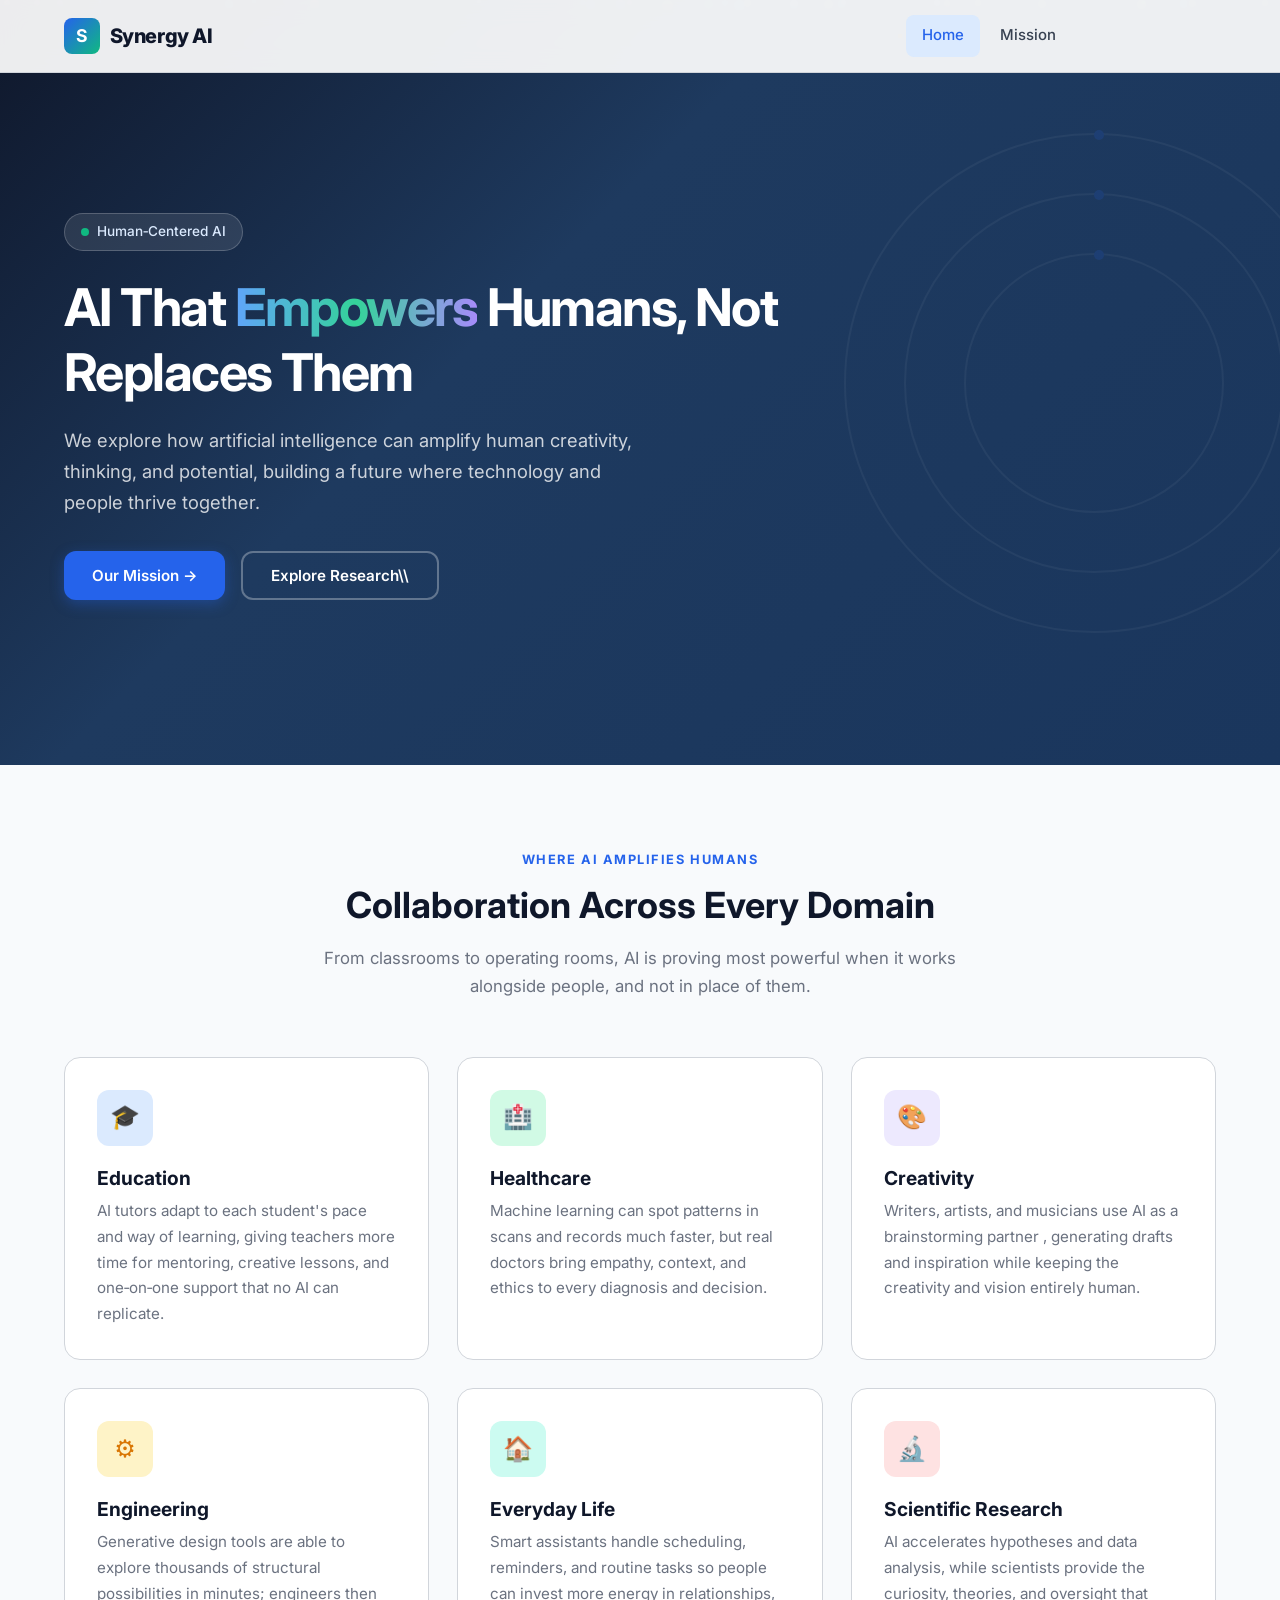
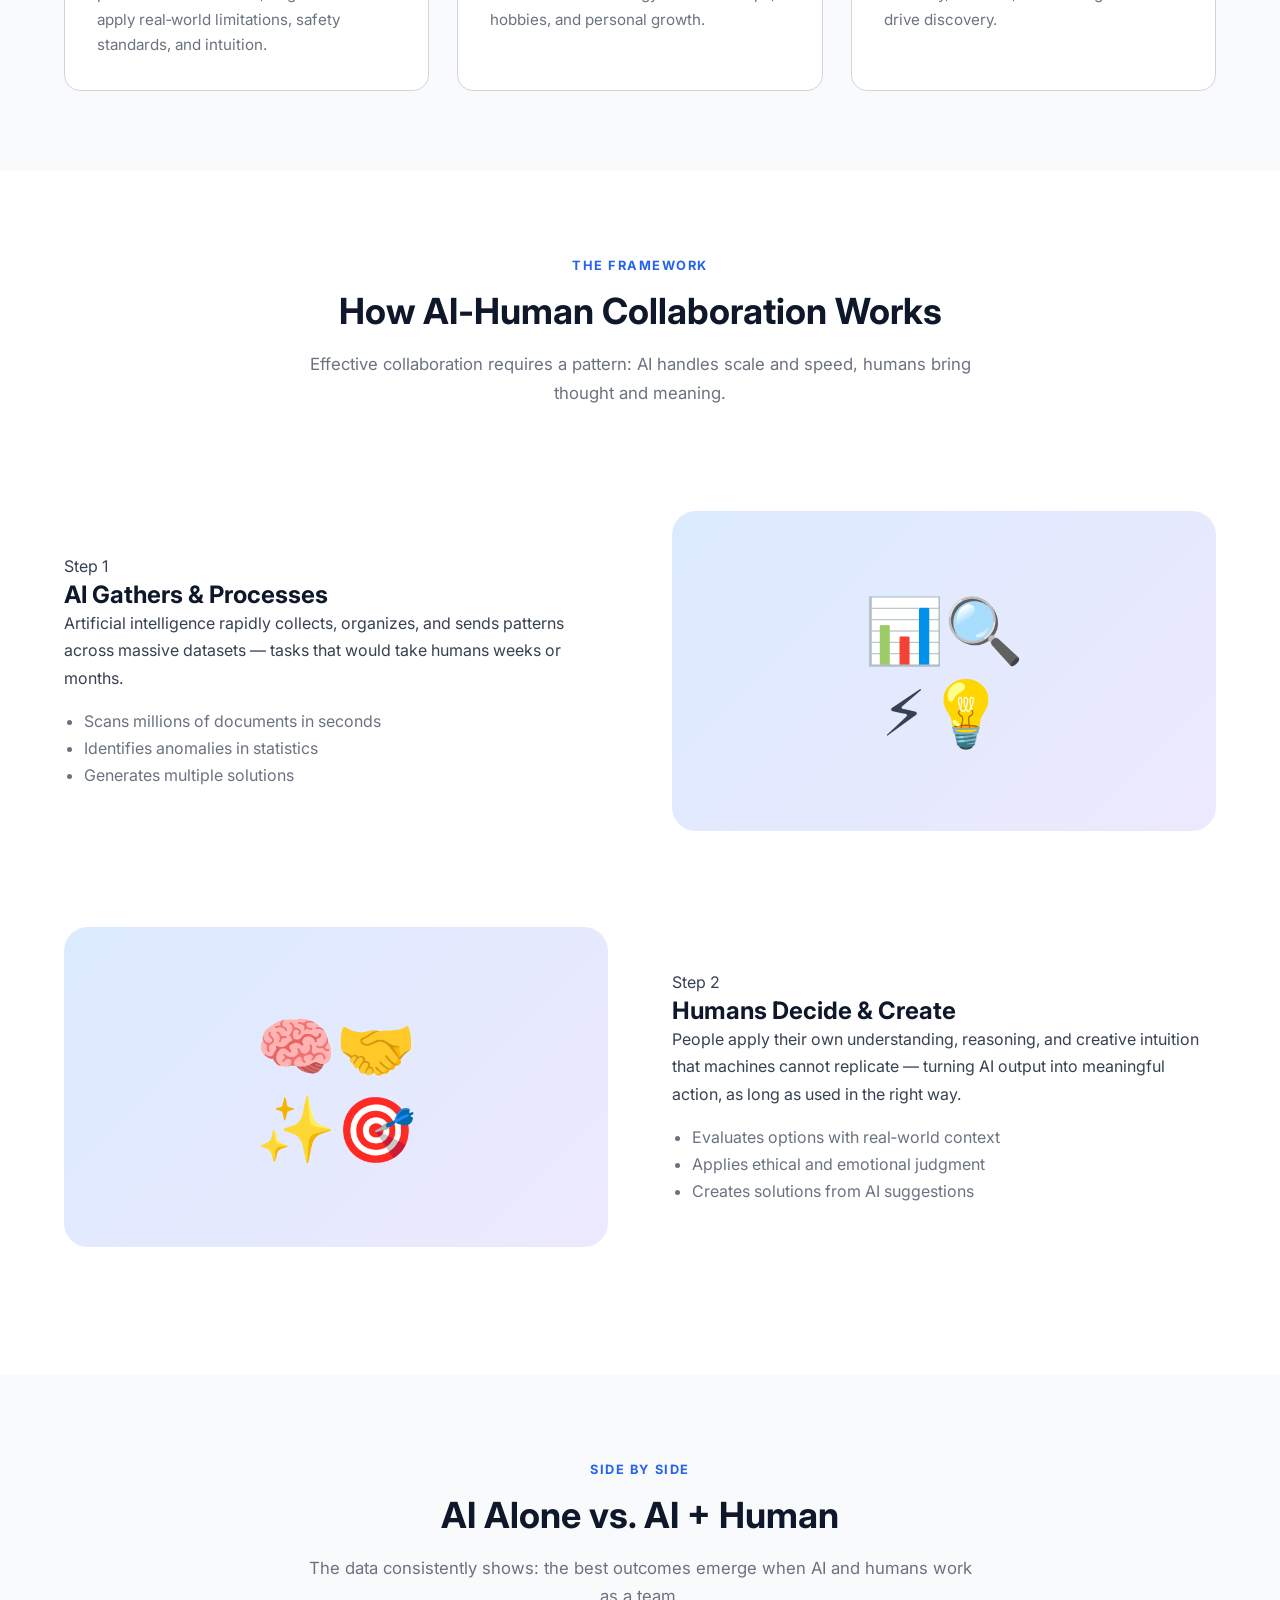
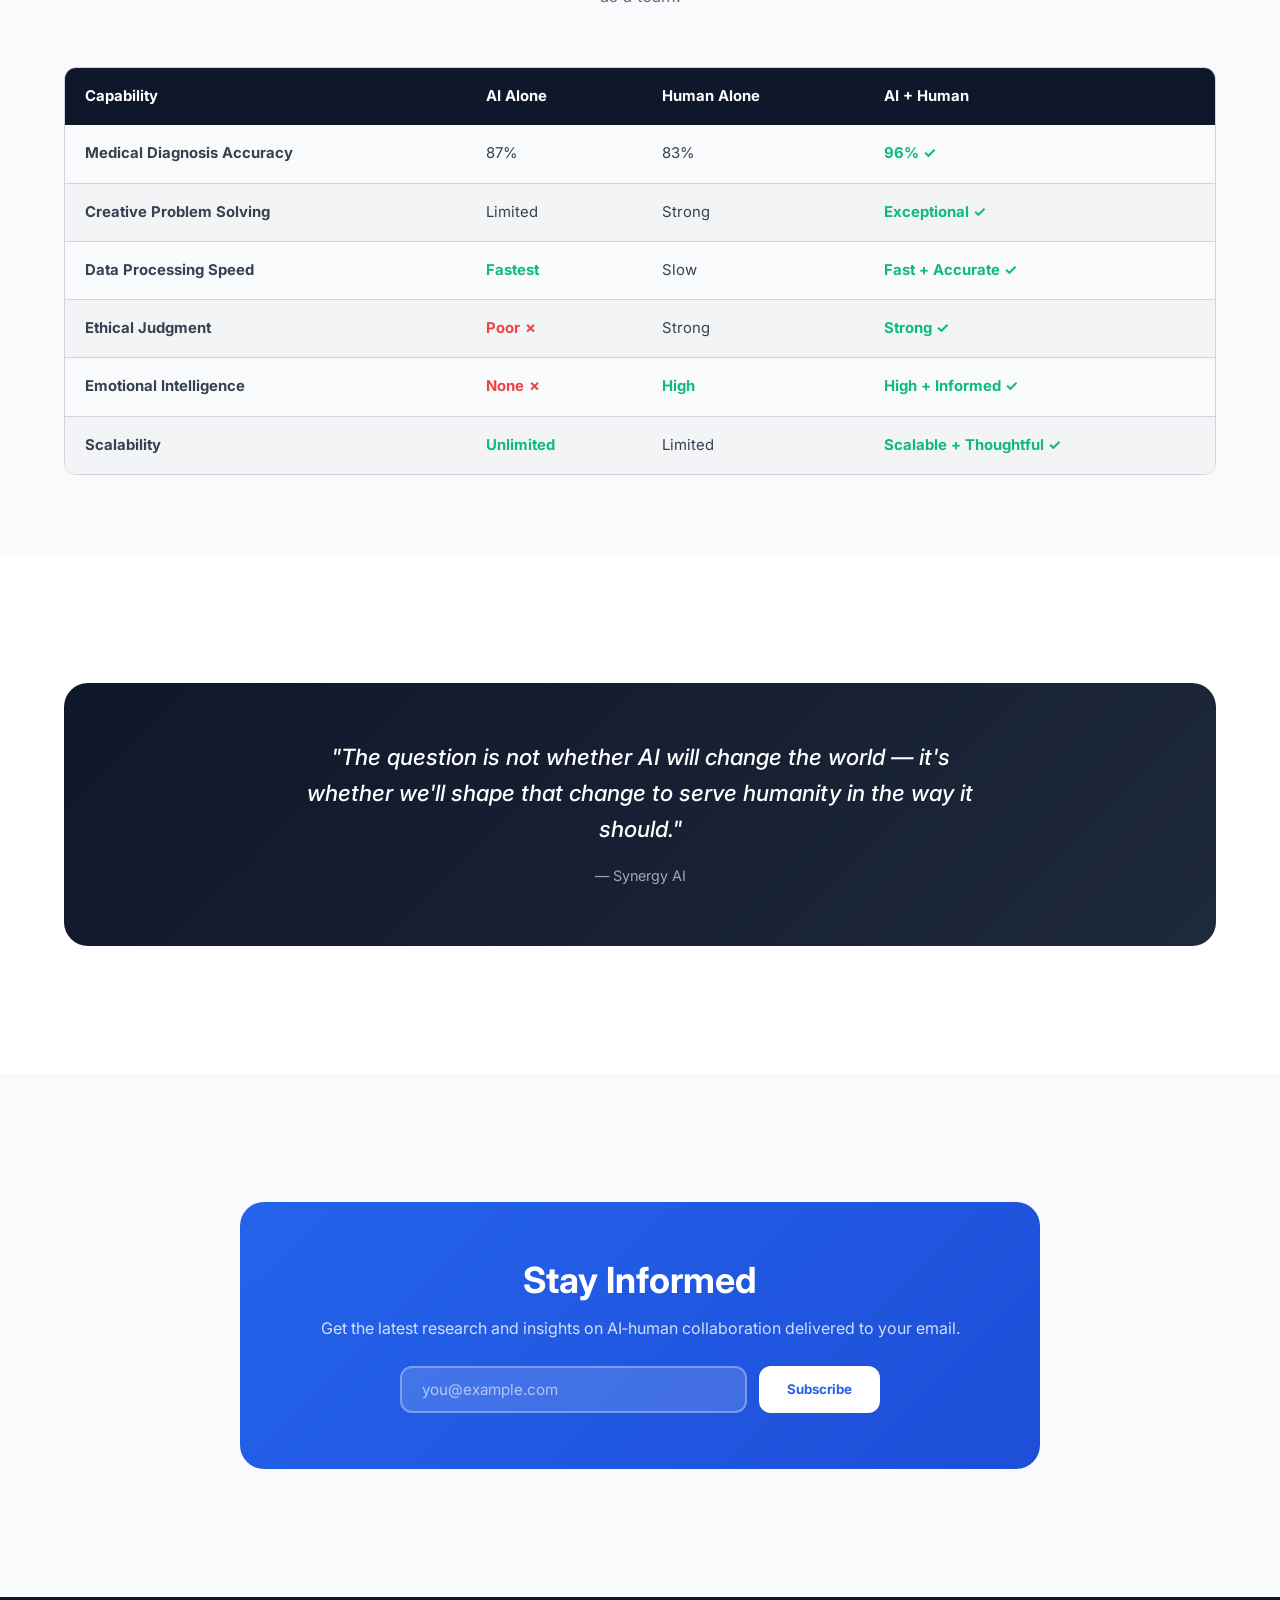
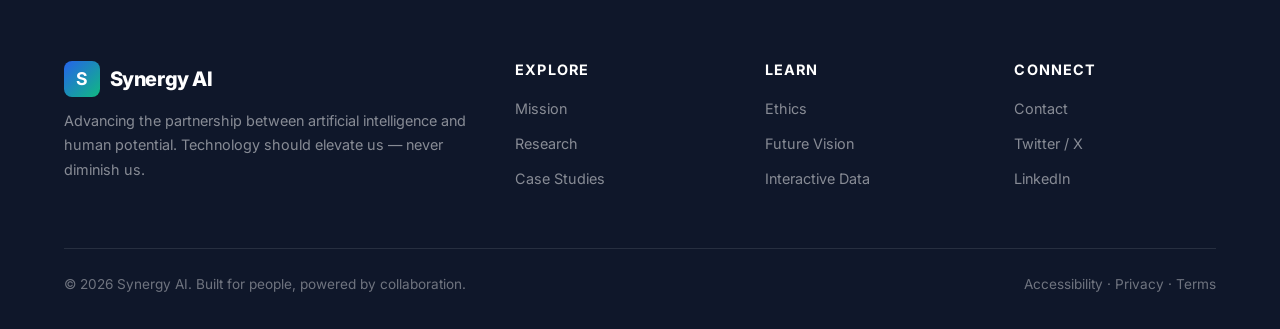
==== index.html @ cef678c0 "Add files via upload" ====
<!DOCTYPE html>
<html lang="en">
<head>
  <meta charset="UTF-8">
  <meta name="viewport" content="width=device-width, initial-scale=1.0">
  <meta name="description" content="Exploring how artificial intelligence can augment human abilities — not replace them. Discover research, case studies, and ethical frameworks for AI‑human collaboration.">
  <title>Synergy AI — AI‑Human Collaboration</title>
  <link rel="preconnect" href="https://fonts.googleapis.com">
  <link rel="preconnect" href="https://fonts.gstatic.com" crossorigin>
  <link href="https://fonts.googleapis.com/css2?family=Inter:wght@400;500;600;700;800;900&display=swap" rel="stylesheet">
  <link rel="stylesheet" href="styles.css">
</head>
<body>

  <a href="#main" class="skip-link">Skip to main content</a>

  <!-- ===== HEADER ===== -->
  <header class="site-header" role="banner">
    <div class="nav-wrapper">
      <a href="index.html" class="logo" aria-label="Synergy AI Home">
        <span class="logo-icon" aria-hidden="true">S</span>
        <span>Synergy AI</span>
      </a>
      <nav aria-label="Main navigation">
        <button class="nav-toggle" aria-label="Open menu" aria-expanded="false">
          <svg viewBox="0 0 24 24" fill="none" stroke="currentColor" stroke-width="2" stroke-linecap="round"><line x1="3" y1="6" x2="21" y2="6"/><line x1="3" y1="12" x2="21" y2="12"/><line x1="3" y1="18" x2="21" y2="18"/></svg>
        </button>
        <ul class="nav-links" role="menubar">
          <button class="nav-close" aria-label="Close menu">
            <svg viewBox="0 0 24 24" fill="none" stroke="currentColor" stroke-width="2" stroke-linecap="round"><line x1="18" y1="6" x2="6" y2="18"/><line x1="6" y1="6" x2="18" y2="18"/></svg>
          </button>
          <li role="none"><a href="index.html" role="menuitem" class="active">Home</a></li>
          <li role="none"><a href="mission.html" role="menuitem">Mission</a></li>
          <li role="none"><a href="research.html" role="menuitem"></a></li>
          <li role="none"><a href="case-studies.html" role="menuitem"></a></li>
          <li role="none"><a href="ethics.html" role="menuitem"></a></li>
          <li role="none"><a href="future.html" role="menuitem"></a></li>
        </ul>
      </nav>
    </div>
  </header>

  <!-- ===== HERO ===== -->
  <section class="hero hero-home" aria-labelledby="hero-heading">
    <div class="hero-particles" aria-hidden="true"></div>
    <div class="hero-visual" aria-hidden="true">
      <div class="hero-ring"><div class="hero-ring-dot"></div></div>
      <div class="hero-ring"><div class="hero-ring-dot"></div></div>
      <div class="hero-ring"><div class="hero-ring-dot"></div></div>
    </div>
    <div class="container">
      <div class="hero-content">
        <div class="hero-badge"><span class="dot" aria-hidden="true"></span> Human‑Centered AI</div>
        <h1 id="hero-heading">AI That <span class="gradient-text">Empowers</span> Humans, Not Replaces Them</h1>
        <p>We explore how artificial intelligence can amplify human creativity, thinking, and potential, building a future where technology and people thrive together.</p>
        <div class="hero-actions">
          <a href="mission.html" class="btn btn-primary">Our Mission →</a>
          <a href="research.html" class="btn btn-outline">Explore Research\\</a>
        </div>
      </div>
    </div>
  </section>

  <!-- ===== MAIN ===== -->
  <main id="main">

    <!-- 

    <!-- Domains -->
    <section class="section" aria-labelledby="domains-heading">
      <div class="container">
        <div class="section-header reveal">
          <span class="overline">Where AI Amplifies Humans</span>
          <h2 id="domains-heading">Collaboration Across Every Domain</h2>
          <p>From classrooms to operating rooms, AI is proving most powerful when it works alongside people, and not in place of them.</p>
        </div>

        <div class="card-grid">
          <article class="card reveal" aria-labelledby="card-edu">
            <div class="card-icon blue" aria-hidden="true">🎓</div>
            <h3 id="card-edu">Education</h3>
            <p>AI tutors adapt to each student's pace and way of learning, giving teachers more time for mentoring, creative lessons, and one‑on‑one support that no AI can replicate.</p>
          </article>

          <article class="card reveal" aria-labelledby="card-health">
            <div class="card-icon green" aria-hidden="true">🏥</div>
            <h3 id="card-health">Healthcare</h3>
            <p>Machine learning can spot patterns in scans and records much faster, but real doctors bring empathy, context, and ethics to every diagnosis and decision.</p>
          </article>

          <article class="card reveal" aria-labelledby="card-create">
            <div class="card-icon purple" aria-hidden="true">🎨</div>
            <h3 id="card-create">Creativity</h3>
            <p>Writers, artists, and musicians use AI as a brainstorming partner , generating drafts and inspiration while keeping the creativity and vision entirely human.</p>
          </article>

          <article class="card reveal" aria-labelledby="card-eng">
            <div class="card-icon amber" aria-hidden="true">⚙️</div>
            <h3 id="card-eng">Engineering</h3>
            <p>Generative design tools are able to explore thousands of structural possibilities in minutes; engineers then apply real‑world limitations, safety standards, and intuition.</p>
          </article>

          <article class="card reveal" aria-labelledby="card-daily">
            <div class="card-icon teal" aria-hidden="true">🏠</div>
            <h3 id="card-daily">Everyday Life</h3>
            <p>Smart assistants handle scheduling, reminders, and routine tasks so people can invest more energy in relationships, hobbies, and personal growth.</p>
          </article>

          <article class="card reveal" aria-labelledby="card-science">
            <div class="card-icon red" aria-hidden="true">🔬</div>
            <h3 id="card-science">Scientific Research</h3>
            <p>AI accelerates hypotheses and data analysis, while scientists provide the curiosity, theories, and oversight that drive discovery.</p>
          </article>
        </div>
      </div>
    </section>

    <!-- How It Works -->
    <section class="section section-alt" aria-labelledby="how-heading">
      <div class="container">
        <div class="section-header reveal">
          <span class="overline">The Framework</span>
          <h2 id="how-heading">How AI‑Human Collaboration Works</h2>
          <p>Effective collaboration requires a pattern: AI handles scale and speed, humans bring thought and meaning.</p>
        </div>

        <div class="feature-split reveal">
          <div>
            <span class="overline">Step 1</span>
            <h3>AI Gathers &amp; Processes</h3>
            <p>Artificial intelligence rapidly collects, organizes, and sends patterns across massive datasets — tasks that would take humans weeks or months.</p>
            <ul style="margin-top:1rem; padding-left:1.25rem; color:var(--clr-gray-500);">
              <li>Scans millions of documents in seconds</li>
              <li>Identifies anomalies in statistics</li>
              <li>Generates multiple solutions</li>
            </ul>
          </div>
          <div class="feature-visual" aria-hidden="true">
            <div class="feature-visual-inner">📊🔍<br>⚡💡</div>
          </div>
        </div>

        <div class="feature-split reverse reveal">
          <div>
            <span class="overline">Step 2</span>
            <h3>Humans Decide &amp; Create</h3>
            <p>People apply their own understanding, reasoning, and creative intuition that machines cannot replicate — turning AI output into meaningful action, as long as used in the right way.</p>
            <ul style="margin-top:1rem; padding-left:1.25rem; color:var(--clr-gray-500);">
              <li>Evaluates options with real‑world context</li>
              <li>Applies ethical and emotional judgment</li>
              <li>Creates solutions from AI suggestions</li>
            </ul>
          </div>
          <div class="feature-visual" aria-hidden="true">
            <div class="feature-visual-inner">🧠🤝<br>✨🎯</div>
          </div>
        </div>
      </div>
    </section>

    <!-- Comparison Table -->
    <section class="section" aria-labelledby="compare-heading">
      <div class="container">
        <div class="section-header reveal">
          <span class="overline">Side by Side</span>
          <h2 id="compare-heading">AI Alone vs. AI + Human</h2>
          <p>The data consistently shows: the best outcomes emerge when AI and humans work as a team.</p>
        </div>

        <div class="reveal" style="overflow-x:auto;">
          <table class="comparison-table" aria-label="Comparison of AI alone versus AI with human collaboration">
            <thead>
              <tr>
                <th scope="col">Capability</th>
                <th scope="col">AI Alone</th>
                <th scope="col">Human Alone</th>
                <th scope="col">AI + Human</th>
              </tr>
            </thead>
            <tbody>
              <tr>
                <td><strong>Medical Diagnosis Accuracy</strong></td>
                <td>87%</td>
                <td>83%</td>
                <td><span class="check">96% ✓</span></td>
              </tr>
              <tr>
                <td><strong>Creative Problem Solving</strong></td>
                <td>Limited</td>
                <td>Strong</td>
                <td><span class="check">Exceptional ✓</span></td>
              </tr>
              <tr>
                <td><strong>Data Processing Speed</strong></td>
                <td><span class="check">Fastest</span></td>
                <td>Slow</td>
                <td><span class="check">Fast + Accurate ✓</span></td>
              </tr>
              <tr>
                <td><strong>Ethical Judgment</strong></td>
                <td><span class="cross">Poor ✗</span></td>
                <td>Strong</td>
                <td><span class="check">Strong ✓</span></td>
              </tr>
              <tr>
                <td><strong>Emotional Intelligence</strong></td>
                <td><span class="cross">None ✗</span></td>
                <td><span class="check">High</span></td>
                <td><span class="check">High + Informed ✓</span></td>
              </tr>
              <tr>
                <td><strong>Scalability</strong></td>
                <td><span class="check">Unlimited</span></td>
                <td>Limited</td>
                <td><span class="check">Scalable + Thoughtful ✓</span></td>
              </tr>
            </tbody>
          </table>
        </div>
      </div>
    </section>

    <!-- Quote -->
    <section class="section section-alt" aria-label="Featured quote">
      <div class="container">
        <div class="callout reveal">
          <blockquote>"The question is not whether AI will change the world — it's whether we'll shape that change to serve humanity in the way it should."</blockquote>
          <cite>— Synergy AI</cite>
        </div>
      </div>
    </section>

    <!-- CTA -->
    <section class="section" aria-labelledby="cta-heading">
      <div class="container">
        <div class="newsletter reveal">
          <h2 id="cta-heading">Stay Informed</h2>
          <p>Get the latest research and insights on AI‑human collaboration delivered to your email.</p>
          <form class="newsletter-form" aria-label="Newsletter signup">
            <label for="nl-email" class="sr-only">Email address</label>
            <input type="email" id="nl-email" placeholder="you@example.com" required>
            <button type="submit">Subscribe</button>
          </form>
        </div>
      </div>
    </section>

  </main>

  <!-- ===== FOOTER ===== -->
  <footer class="site-footer" role="contentinfo">
    <div class="container">
      <div class="footer-grid">
        <div class="footer-brand">
          <a href="index.html" class="logo" style="color:#fff;">
            <span class="logo-icon" aria-hidden="true">S</span>
            <span>Synergy AI</span>
          </a>
          <p>Advancing the partnership between artificial intelligence and human potential. Technology should elevate us — never diminish us.</p>
        </div>
        <div class="footer-col">
          <h4>Explore</h4>
          <ul>
            <li><a href="mission.html">Mission</a></li>
            <li><a href="research.html">Research</a></li>
            <li><a href="case-studies.html">Case Studies</a></li>
          </ul>
        </div>
        <div class="footer-col">
          <h4>Learn</h4>
          <ul>
            <li><a href="ethics.html">Ethics</a></li>
            <li><a href="future.html">Future Vision</a></li>
            <li><a href="research.html#interactive">Interactive Data</a></li>
          </ul>
        </div>
        <div class="footer-col">
          <h4>Connect</h4>
          <ul>
            <li><a href="#" aria-label="Contact us">Contact</a></li>
            <li><a href="#" aria-label="Twitter">Twitter / X</a></li>
            <li><a href="#" aria-label="LinkedIn">LinkedIn</a></li>
          </ul>
        </div>
      </div>
      <div class="footer-bottom">
        <span>&copy; 2026 Synergy AI. Built for people, powered by collaboration.</span>
        <span>Accessibility · Privacy · Terms</span>
      </div>
    </div>
  </footer>

  <script src="script.js"></script>
</body>
</html>
---- styles.css ----
/* ============================================
   AI‑Human Collaboration — Global Stylesheet
   ============================================ */

/* --- CSS Custom Properties --- */
:root {
  --clr-primary: #2563eb;
  --clr-primary-dark: #1d4ed8;
  --clr-primary-light: #dbeafe;
  --clr-secondary: #10b981;
  --clr-secondary-dark: #059669;
  --clr-accent: #f59e0b;
  --clr-accent-light: #fef3c7;
  --clr-dark: #0f172a;
  --clr-dark-mid: #1e293b;
  --clr-gray-900: #111827;
  --clr-gray-700: #374151;
  --clr-gray-500: #6b7280;
  --clr-gray-300: #d1d5db;
  --clr-gray-100: #f3f4f6;
  --clr-white: #ffffff;
  --clr-bg: #f8fafc;
  --clr-danger: #ef4444;
  --clr-purple: #8b5cf6;
  --clr-teal: #14b8a6;
  --font-display: 'Inter', system-ui, -apple-system, sans-serif;
  --font-body: 'Inter', system-ui, -apple-system, sans-serif;
  --font-mono: 'Fira Code', 'Cascadia Code', monospace;
  --shadow-sm: 0 1px 2px rgba(0,0,0,.05);
  --shadow-md: 0 4px 6px -1px rgba(0,0,0,.07), 0 2px 4px -2px rgba(0,0,0,.05);
  --shadow-lg: 0 10px 15px -3px rgba(0,0,0,.08), 0 4px 6px -4px rgba(0,0,0,.04);
  --shadow-xl: 0 20px 25px -5px rgba(0,0,0,.1), 0 8px 10px -6px rgba(0,0,0,.05);
  --radius-sm: .375rem;
  --radius-md: .5rem;
  --radius-lg: .75rem;
  --radius-xl: 1rem;
  --radius-2xl: 1.5rem;
  --transition: .3s cubic-bezier(.4,0,.2,1);
  --max-w: 1200px;
}

/* --- Reset & Base --- */
*, *::before, *::after { box-sizing: border-box; margin: 0; padding: 0; }

html {
  scroll-behavior: smooth;
  font-size: 16px;
  -webkit-text-size-adjust: 100%;
}

body {
  font-family: var(--font-body);
  color: var(--clr-gray-700);
  background: var(--clr-bg);
  line-height: 1.7;
  overflow-x: hidden;
  -webkit-font-smoothing: antialiased;
}

img, svg { display: block; max-width: 100%; height: auto; }

a {
  color: var(--clr-primary);
  text-decoration: none;
  transition: color var(--transition);
}
a:hover { color: var(--clr-primary-dark); }

h1, h2, h3, h4, h5, h6 {
  font-family: var(--font-display);
  color: var(--clr-dark);
  line-height: 1.25;
  font-weight: 700;
}

h1 { font-size: clamp(2rem, 5vw, 3.25rem); }
h2 { font-size: clamp(1.5rem, 4vw, 2.25rem); }
h3 { font-size: clamp(1.2rem, 3vw, 1.5rem); }

p + p { margin-top: 1rem; }

/* --- Accessibility --- */
.skip-link {
  position: absolute;
  top: -100%;
  left: 1rem;
  background: var(--clr-primary);
  color: var(--clr-white);
  padding: .75rem 1.5rem;
  border-radius: var(--radius-md);
  z-index: 10000;
  font-weight: 600;
  transition: top var(--transition);
}
.skip-link:focus {
  top: 1rem;
}

*:focus-visible {
  outline: 3px solid var(--clr-primary);
  outline-offset: 2px;
  border-radius: 2px;
}

.sr-only {
  position: absolute; width: 1px; height: 1px;
  padding: 0; margin: -1px; overflow: hidden;
  clip: rect(0,0,0,0); white-space: nowrap; border: 0;
}

/* --- Container --- */
.container {
  width: 100%;
  max-width: var(--max-w);
  margin: 0 auto;
  padding: 0 1.5rem;
}

/* --- Header & Nav --- */
.site-header {
  position: fixed;
  top: 0; left: 0; right: 0;
  background: rgba(255,255,255,.92);
  backdrop-filter: blur(12px);
  -webkit-backdrop-filter: blur(12px);
  border-bottom: 1px solid var(--clr-gray-300);
  z-index: 1000;
  transition: box-shadow var(--transition);
}
.site-header.scrolled {
  box-shadow: var(--shadow-md);
}

.nav-wrapper {
  display: flex;
  align-items: center;
  justify-content: space-between;
  height: 72px;
  max-width: var(--max-w);
  margin: 0 auto;
  padding: 0 1.5rem;
}

.logo {
  display: flex;
  align-items: center;
  gap: .6rem;
  font-weight: 800;
  font-size: 1.25rem;
  color: var(--clr-dark);
  text-decoration: none;
  letter-spacing: -.02em;
}
.logo .logo-icon {
  width: 36px; height: 36px;
  background: linear-gradient(135deg, var(--clr-primary), var(--clr-secondary));
  border-radius: var(--radius-md);
  display: flex; align-items: center; justify-content: center;
  color: var(--clr-white);
  font-size: 1.1rem;
  font-weight: 700;
}

.nav-links {
  display: flex;
  align-items: center;
  gap: .25rem;
  list-style: none;
}
.nav-links a {
  display: block;
  padding: .5rem 1rem;
  color: var(--clr-gray-700);
  font-weight: 500;
  font-size: .935rem;
  border-radius: var(--radius-md);
  transition: background var(--transition), color var(--transition);
}
.nav-links a:hover,
.nav-links a.active {
  background: var(--clr-primary-light);
  color: var(--clr-primary);
}

/* Mobile menu */
.nav-toggle {
  display: none;
  background: none;
  border: none;
  cursor: pointer;
  padding: .5rem;
  color: var(--clr-dark);
}
.nav-toggle svg { width: 28px; height: 28px; }

@media (max-width: 900px) {
  .nav-toggle { display: flex; }
  .nav-links {
    position: fixed;
    inset: 0;
    background: var(--clr-white);
    flex-direction: column;
    align-items: center;
    justify-content: center;
    gap: .5rem;
    transform: translateX(100%);
    transition: transform .4s cubic-bezier(.4,0,.2,1);
    z-index: 999;
  }
  .nav-links.open { transform: translateX(0); }
  .nav-links a { font-size: 1.25rem; padding: .75rem 2rem; }
  .nav-close {
    position: absolute; top: 1.25rem; right: 1.25rem;
    background: none; border: none; cursor: pointer;
    color: var(--clr-dark); padding: .5rem;
  }
  .nav-close svg { width: 28px; height: 28px; }
}

/* --- Hero Sections --- */
.hero {
  position: relative;
  min-height: 85vh;
  display: flex;
  align-items: center;
  padding: 8rem 0 5rem;
  overflow: hidden;
}

.hero-home {
  background: linear-gradient(135deg, #0f172a 0%, #1e3a5f 40%, #1a365d 100%);
  color: var(--clr-white);
}

.hero-page {
  min-height: 50vh;
  background: linear-gradient(135deg, var(--clr-dark) 0%, var(--clr-dark-mid) 100%);
  color: var(--clr-white);
  padding: 8rem 0 3.5rem;
}

.hero-particles {
  position: absolute;
  inset: 0;
  overflow: hidden;
  pointer-events: none;
}
.hero-particles .particle {
  position: absolute;
  border-radius: 50%;
  opacity: .15;
  animation: float-particle linear infinite;
}
@keyframes float-particle {
  0% { transform: translateY(100vh) scale(0); opacity: 0; }
  10% { opacity: .15; }
  90% { opacity: .15; }
  100% { transform: translateY(-10vh) scale(1); opacity: 0; }
}

.hero-content {
  position: relative;
  z-index: 2;
  max-width: 720px;
}

.hero-badge {
  display: inline-flex;
  align-items: center;
  gap: .5rem;
  background: rgba(255,255,255,.1);
  border: 1px solid rgba(255,255,255,.2);
  padding: .4rem 1rem;
  border-radius: 100px;
  font-size: .85rem;
  font-weight: 500;
  margin-bottom: 1.5rem;
  color: var(--clr-primary-light);
}
.hero-badge .dot {
  width: 8px; height: 8px;
  background: var(--clr-secondary);
  border-radius: 50%;
  animation: pulse-dot 2s ease-in-out infinite;
}
@keyframes pulse-dot {
  0%, 100% { opacity: 1; transform: scale(1); }
  50% { opacity: .5; transform: scale(1.3); }
}

.hero h1 {
  color: var(--clr-white);
  margin-bottom: 1.25rem;
  letter-spacing: -.03em;
}
.hero h1 .gradient-text {
  background: linear-gradient(90deg, #60a5fa, #34d399, #a78bfa);
  -webkit-background-clip: text;
  -webkit-text-fill-color: transparent;
  background-clip: text;
}

.hero p {
  font-size: 1.15rem;
  color: rgba(255,255,255,.78);
  max-width: 580px;
  margin-bottom: 2rem;
}

.hero-actions {
  display: flex;
  gap: 1rem;
  flex-wrap: wrap;
}

.hero-visual {
  position: absolute;
  right: -5%;
  top: 50%;
  transform: translateY(-50%);
  width: 500px;
  height: 500px;
  opacity: .15;
  z-index: 1;
}
.hero-ring {
  position: absolute;
  border: 2px solid rgba(255,255,255,.3);
  border-radius: 50%;
  animation: spin-slow linear infinite;
}
.hero-ring:nth-child(1) { inset: 0; animation-duration: 20s; }
.hero-ring:nth-child(2) { inset: 60px; animation-duration: 15s; animation-direction: reverse; }
.hero-ring:nth-child(3) { inset: 120px; animation-duration: 25s; }
.hero-ring-dot {
  position: absolute;
  width: 10px; height: 10px;
  background: var(--clr-primary);
  border-radius: 50%;
  top: -5px; left: 50%;
}
@keyframes spin-slow { 100% { transform: rotate(360deg); } }

/* --- Buttons --- */
.btn {
  display: inline-flex;
  align-items: center;
  gap: .5rem;
  padding: .75rem 1.75rem;
  font-size: .95rem;
  font-weight: 600;
  font-family: var(--font-body);
  border: none;
  border-radius: var(--radius-lg);
  cursor: pointer;
  transition: all var(--transition);
  text-decoration: none;
  line-height: 1.4;
}
.btn-primary {
  background: var(--clr-primary);
  color: var(--clr-white);
  box-shadow: 0 4px 14px rgba(37,99,235,.35);
}
.btn-primary:hover {
  background: var(--clr-primary-dark);
  transform: translateY(-2px);
  box-shadow: 0 6px 20px rgba(37,99,235,.4);
  color: var(--clr-white);
}
.btn-outline {
  background: transparent;
  color: var(--clr-white);
  border: 2px solid rgba(255,255,255,.3);
}
.btn-outline:hover {
  background: rgba(255,255,255,.1);
  border-color: rgba(255,255,255,.5);
  color: var(--clr-white);
}
.btn-secondary {
  background: var(--clr-white);
  color: var(--clr-primary);
  border: 2px solid var(--clr-gray-300);
}
.btn-secondary:hover {
  border-color: var(--clr-primary);
  transform: translateY(-2px);
}

/* --- Sections --- */
.section {
  padding: 5rem 0;
}
.section-alt {
  background: var(--clr-white);
}
.section-header {
  text-align: center;
  max-width: 680px;
  margin: 0 auto 3.5rem;
}
.section-header .overline {
  display: inline-block;
  font-size: .8rem;
  font-weight: 700;
  text-transform: uppercase;
  letter-spacing: .12em;
  color: var(--clr-primary);
  margin-bottom: .75rem;
}
.section-header h2 {
  margin-bottom: 1rem;
}
.section-header p {
  color: var(--clr-gray-500);
  font-size: 1.05rem;
}

/* --- Cards --- */
.card-grid {
  display: grid;
  grid-template-columns: repeat(auto-fit, minmax(320px, 1fr));
  gap: 1.75rem;
}

.card {
  background: var(--clr-white);
  border-radius: var(--radius-xl);
  padding: 2rem;
  border: 1px solid var(--clr-gray-300);
  transition: all var(--transition);
  position: relative;
  overflow: hidden;
}
.card:hover {
  transform: translateY(-4px);
  box-shadow: var(--shadow-lg);
  border-color: var(--clr-primary-light);
}

.card-icon {
  width: 56px; height: 56px;
  border-radius: var(--radius-lg);
  display: flex;
  align-items: center;
  justify-content: center;
  font-size: 1.5rem;
  margin-bottom: 1.25rem;
  font-weight: 700;
}
.card-icon.blue { background: var(--clr-primary-light); color: var(--clr-primary); }
.card-icon.green { background: #d1fae5; color: var(--clr-secondary-dark); }
.card-icon.amber { background: var(--clr-accent-light); color: #d97706; }
.card-icon.purple { background: #ede9fe; color: var(--clr-purple); }
.card-icon.teal { background: #ccfbf1; color: var(--clr-teal); }
.card-icon.red { background: #fee2e2; color: var(--clr-danger); }

.card h3 { margin-bottom: .5rem; font-size: 1.2rem; }
.card p { color: var(--clr-gray-500); font-size: .95rem; }

.card-tag {
  display: inline-block;
  padding: .2rem .65rem;
  border-radius: 100px;
  font-size: .75rem;
  font-weight: 600;
  margin-bottom: .75rem;
}

/* --- Stats --- */
.stats-bar {
  display: grid;
  grid-template-columns: repeat(auto-fit, minmax(200px, 1fr));
  gap: 2rem;
  padding: 3rem 0;
}
.stat-item {
  text-align: center;
}
.stat-number {
  font-size: 2.75rem;
  font-weight: 800;
  color: var(--clr-primary);
  line-height: 1.1;
  letter-spacing: -.03em;
}
.stat-label {
  font-size: .9rem;
  color: var(--clr-gray-500);
  margin-top: .25rem;
}

/* --- Timeline --- */
.timeline {
  position: relative;
  padding: 2rem 0;
}
.timeline::before {
  content: '';
  position: absolute;
  left: 24px;
  top: 0; bottom: 0;
  width: 3px;
  background: linear-gradient(to bottom, var(--clr-primary), var(--clr-secondary));
  border-radius: 3px;
}
.timeline-item {
  position: relative;
  padding-left: 64px;
  margin-bottom: 2.5rem;
}
.timeline-dot {
  position: absolute;
  left: 14px;
  top: 4px;
  width: 24px; height: 24px;
  border-radius: 50%;
  background: var(--clr-white);
  border: 3px solid var(--clr-primary);
  z-index: 2;
}
.timeline-item:nth-child(even) .timeline-dot {
  border-color: var(--clr-secondary);
}
.timeline-year {
  font-size: .8rem;
  font-weight: 700;
  color: var(--clr-primary);
  text-transform: uppercase;
  letter-spacing: .08em;
}
.timeline-item h3 { margin: .25rem 0 .5rem; font-size: 1.15rem; }
.timeline-item p { color: var(--clr-gray-500); font-size: .93rem; }

@media (min-width: 768px) {
  .timeline::before { left: 50%; transform: translateX(-50%); }
  .timeline-item { padding-left: 0; width: 50%; }
  .timeline-item:nth-child(odd) { padding-right: 3rem; text-align: right; }
  .timeline-item:nth-child(even) { margin-left: 50%; padding-left: 3rem; }
  .timeline-item:nth-child(odd) .timeline-dot { left: auto; right: -12px; }
  .timeline-item:nth-child(even) .timeline-dot { left: -12px; }
}

/* --- Tabs --- */
.tabs-nav {
  display: flex;
  gap: .5rem;
  flex-wrap: wrap;
  margin-bottom: 2rem;
  border-bottom: 2px solid var(--clr-gray-300);
  padding-bottom: 0;
}
.tab-btn {
  padding: .75rem 1.5rem;
  background: none;
  border: none;
  font-size: .95rem;
  font-weight: 600;
  color: var(--clr-gray-500);
  cursor: pointer;
  border-bottom: 3px solid transparent;
  margin-bottom: -2px;
  transition: all var(--transition);
  font-family: var(--font-body);
}
.tab-btn:hover { color: var(--clr-primary); }
.tab-btn.active {
  color: var(--clr-primary);
  border-bottom-color: var(--clr-primary);
}
.tab-panel { display: none; animation: fadeIn .4s ease; }
.tab-panel.active { display: block; }

@keyframes fadeIn {
  from { opacity: 0; transform: translateY(8px); }
  to { opacity: 1; transform: translateY(0); }
}

/* --- Accordion --- */
.accordion { max-width: 800px; margin: 0 auto; }
.accordion-item {
  border: 1px solid var(--clr-gray-300);
  border-radius: var(--radius-lg);
  margin-bottom: .75rem;
  overflow: hidden;
  background: var(--clr-white);
}
.accordion-trigger {
  width: 100%;
  display: flex;
  align-items: center;
  justify-content: space-between;
  padding: 1.25rem 1.5rem;
  background: none;
  border: none;
  cursor: pointer;
  font-size: 1rem;
  font-weight: 600;
  color: var(--clr-dark);
  text-align: left;
  font-family: var(--font-body);
  transition: background var(--transition);
}
.accordion-trigger:hover { background: var(--clr-gray-100); }
.accordion-trigger .chevron {
  width: 20px; height: 20px;
  transition: transform var(--transition);
  flex-shrink: 0;
  color: var(--clr-gray-500);
}
.accordion-item.open .accordion-trigger .chevron {
  transform: rotate(180deg);
}
.accordion-content {
  max-height: 0;
  overflow: hidden;
  transition: max-height .4s cubic-bezier(.4,0,.2,1), padding .4s;
}
.accordion-item.open .accordion-content {
  max-height: 800px;
}
.accordion-body {
  padding: 0 1.5rem 1.25rem;
  color: var(--clr-gray-500);
  font-size: .95rem;
  line-height: 1.7;
}

/* --- Progress Bars --- */
.progress-group { margin-bottom: 1.5rem; }
.progress-label {
  display: flex;
  justify-content: space-between;
  margin-bottom: .4rem;
  font-weight: 600;
  font-size: .9rem;
  color: var(--clr-dark);
}
.progress-track {
  width: 100%;
  height: 10px;
  background: var(--clr-gray-100);
  border-radius: 100px;
  overflow: hidden;
}
.progress-fill {
  height: 100%;
  border-radius: 100px;
  background: linear-gradient(90deg, var(--clr-primary), var(--clr-secondary));
  width: 0;
  transition: width 1.5s cubic-bezier(.4,0,.2,1);
}

/* --- Feature Split --- */
.feature-split {
  display: grid;
  grid-template-columns: 1fr 1fr;
  gap: 4rem;
  align-items: center;
  padding: 3rem 0;
}
.feature-split.reverse { direction: rtl; }
.feature-split.reverse > * { direction: ltr; }
.feature-visual {
  background: linear-gradient(135deg, var(--clr-primary-light), #ede9fe);
  border-radius: var(--radius-2xl);
  padding: 3rem;
  display: flex;
  align-items: center;
  justify-content: center;
  min-height: 320px;
  position: relative;
  overflow: hidden;
}
.feature-visual-inner {
  text-align: center;
  font-size: 4rem;
  line-height: 1.3;
}

@media (max-width: 768px) {
  .feature-split,
  .feature-split.reverse {
    grid-template-columns: 1fr;
    gap: 2rem;
    direction: ltr;
  }
}

/* --- Case Study Cards --- */
.case-card {
  background: var(--clr-white);
  border-radius: var(--radius-xl);
  overflow: hidden;
  border: 1px solid var(--clr-gray-300);
  transition: all var(--transition);
}
.case-card:hover {
  transform: translateY(-4px);
  box-shadow: var(--shadow-lg);
}
.case-card-img {
  height: 200px;
  display: flex;
  align-items: center;
  justify-content: center;
  font-size: 3.5rem;
  position: relative;
}
.case-card-body {
  padding: 1.75rem;
}
.case-card-body h3 { margin-bottom: .5rem; }
.case-card-body p { color: var(--clr-gray-500); font-size: .93rem; margin-bottom: 1rem; }
.case-card-meta {
  display: flex;
  gap: .75rem;
  flex-wrap: wrap;
}
.case-tag {
  display: inline-block;
  padding: .2rem .65rem;
  background: var(--clr-gray-100);
  color: var(--clr-gray-700);
  border-radius: 100px;
  font-size: .75rem;
  font-weight: 600;
}

/* --- Principles Grid --- */
.principles-grid {
  display: grid;
  grid-template-columns: repeat(auto-fit, minmax(280px, 1fr));
  gap: 1.5rem;
}
.principle-card {
  background: var(--clr-white);
  border-radius: var(--radius-xl);
  padding: 2rem;
  border-left: 4px solid var(--clr-primary);
  box-shadow: var(--shadow-sm);
  transition: all var(--transition);
}
.principle-card:hover {
  box-shadow: var(--shadow-md);
  transform: translateY(-2px);
}
.principle-card:nth-child(2) { border-left-color: var(--clr-secondary); }
.principle-card:nth-child(3) { border-left-color: var(--clr-accent); }
.principle-card:nth-child(4) { border-left-color: var(--clr-purple); }
.principle-card:nth-child(5) { border-left-color: var(--clr-teal); }
.principle-card:nth-child(6) { border-left-color: var(--clr-danger); }
.principle-num {
  font-size: 2rem;
  font-weight: 800;
  color: var(--clr-primary-light);
  margin-bottom: .5rem;
}
.principle-card:nth-child(2) .principle-num { color: #d1fae5; }
.principle-card:nth-child(3) .principle-num { color: var(--clr-accent-light); }
.principle-card h3 { margin-bottom: .5rem; font-size: 1.1rem; }
.principle-card p { color: var(--clr-gray-500); font-size: .9rem; }

/* --- Quote / Callout --- */
.callout {
  background: linear-gradient(135deg, var(--clr-dark) 0%, var(--clr-dark-mid) 100%);
  border-radius: var(--radius-2xl);
  padding: 3.5rem;
  color: var(--clr-white);
  text-align: center;
  margin: 3rem 0;
}
.callout blockquote {
  font-size: 1.4rem;
  font-weight: 500;
  line-height: 1.6;
  max-width: 700px;
  margin: 0 auto 1rem;
  font-style: italic;
}
.callout cite {
  font-size: .9rem;
  color: rgba(255,255,255,.6);
  font-style: normal;
}

/* --- Interactive Quiz / Poll --- */
.quiz-wrapper {
  max-width: 640px;
  margin: 0 auto;
  background: var(--clr-white);
  border-radius: var(--radius-xl);
  padding: 2.5rem;
  border: 1px solid var(--clr-gray-300);
}
.quiz-question {
  font-size: 1.15rem;
  font-weight: 700;
  color: var(--clr-dark);
  margin-bottom: 1.5rem;
}
.quiz-options { display: grid; gap: .75rem; }
.quiz-option {
  display: flex;
  align-items: center;
  gap: .75rem;
  padding: 1rem 1.25rem;
  border: 2px solid var(--clr-gray-300);
  border-radius: var(--radius-lg);
  cursor: pointer;
  transition: all var(--transition);
  font-size: .95rem;
  font-weight: 500;
  background: var(--clr-white);
}
.quiz-option:hover {
  border-color: var(--clr-primary);
  background: var(--clr-primary-light);
}
.quiz-option.selected {
  border-color: var(--clr-primary);
  background: var(--clr-primary-light);
  color: var(--clr-primary);
}
.quiz-option.correct {
  border-color: var(--clr-secondary);
  background: #d1fae5;
  color: var(--clr-secondary-dark);
}
.quiz-option.incorrect {
  border-color: var(--clr-danger);
  background: #fee2e2;
  color: var(--clr-danger);
}
.quiz-radio {
  width: 20px; height: 20px;
  border: 2px solid var(--clr-gray-300);
  border-radius: 50%;
  flex-shrink: 0;
  position: relative;
}
.quiz-option.selected .quiz-radio {
  border-color: var(--clr-primary);
}
.quiz-option.selected .quiz-radio::after {
  content: '';
  position: absolute;
  inset: 3px;
  background: var(--clr-primary);
  border-radius: 50%;
}
.quiz-feedback {
  margin-top: 1.25rem;
  padding: 1rem;
  border-radius: var(--radius-md);
  font-size: .93rem;
  display: none;
}
.quiz-feedback.show { display: block; }
.quiz-feedback.success { background: #d1fae5; color: var(--clr-secondary-dark); }
.quiz-feedback.info { background: var(--clr-primary-light); color: var(--clr-primary-dark); }

/* --- Interactive Chart Bars --- */
.chart-bars { max-width: 600px; }
.chart-bar-item {
  display: grid;
  grid-template-columns: 140px 1fr 50px;
  align-items: center;
  gap: 1rem;
  margin-bottom: 1rem;
}
.chart-bar-label {
  font-size: .88rem;
  font-weight: 600;
  color: var(--clr-dark);
  text-align: right;
}
.chart-bar-track {
  height: 28px;
  background: var(--clr-gray-100);
  border-radius: 100px;
  overflow: hidden;
}
.chart-bar-fill {
  height: 100%;
  border-radius: 100px;
  width: 0;
  transition: width 1.2s cubic-bezier(.4,0,.2,1);
}
.chart-bar-value {
  font-size: .85rem;
  font-weight: 700;
  color: var(--clr-gray-500);
}

/* --- Comparison Table --- */
.comparison-table {
  width: 100%;
  border-collapse: separate;
  border-spacing: 0;
  border-radius: var(--radius-lg);
  overflow: hidden;
  border: 1px solid var(--clr-gray-300);
  font-size: .93rem;
}
.comparison-table thead th {
  background: var(--clr-dark);
  color: var(--clr-white);
  padding: 1rem 1.25rem;
  text-align: left;
  font-weight: 700;
}
.comparison-table tbody td {
  padding: 1rem 1.25rem;
  border-bottom: 1px solid var(--clr-gray-300);
}
.comparison-table tbody tr:last-child td { border-bottom: none; }
.comparison-table tbody tr:nth-child(even) { background: var(--clr-gray-100); }
.check { color: var(--clr-secondary); font-weight: 700; }
.cross { color: var(--clr-danger); font-weight: 700; }

/* --- Newsletter --- */
.newsletter {
  background: linear-gradient(135deg, var(--clr-primary) 0%, var(--clr-primary-dark) 100%);
  border-radius: var(--radius-2xl);
  padding: 3.5rem;
  color: var(--clr-white);
  text-align: center;
  margin: 3rem auto;
  max-width: 800px;
}
.newsletter h2 { color: var(--clr-white); margin-bottom: .75rem; }
.newsletter p { color: rgba(255,255,255,.8); margin-bottom: 1.5rem; }
.newsletter-form {
  display: flex;
  gap: .75rem;
  max-width: 480px;
  margin: 0 auto;
}
.newsletter-form input {
  flex: 1;
  padding: .75rem 1.25rem;
  border: 2px solid rgba(255,255,255,.3);
  border-radius: var(--radius-lg);
  background: rgba(255,255,255,.15);
  color: var(--clr-white);
  font-size: .95rem;
  font-family: var(--font-body);
  outline: none;
  transition: border-color var(--transition);
}
.newsletter-form input::placeholder { color: rgba(255,255,255,.6); }
.newsletter-form input:focus { border-color: rgba(255,255,255,.7); }
.newsletter-form button {
  padding: .75rem 1.75rem;
  background: var(--clr-white);
  color: var(--clr-primary);
  border: none;
  border-radius: var(--radius-lg);
  font-weight: 700;
  cursor: pointer;
  font-family: var(--font-body);
  transition: all var(--transition);
}
.newsletter-form button:hover { transform: translateY(-2px); box-shadow: var(--shadow-md); }

@media (max-width: 500px) {
  .newsletter-form { flex-direction: column; }
}

/* --- Footer --- */
.site-footer {
  background: var(--clr-dark);
  color: rgba(255,255,255,.7);
  padding: 4rem 0 2rem;
}
.footer-grid {
  display: grid;
  grid-template-columns: 2fr 1fr 1fr 1fr;
  gap: 3rem;
  margin-bottom: 3rem;
}
.footer-brand p {
  margin-top: .75rem;
  font-size: .9rem;
  line-height: 1.7;
  color: rgba(255,255,255,.5);
}
.footer-col h4 {
  color: var(--clr-white);
  font-size: .9rem;
  text-transform: uppercase;
  letter-spacing: .08em;
  margin-bottom: 1rem;
}
.footer-col ul { list-style: none; }
.footer-col li { margin-bottom: .5rem; }
.footer-col a {
  color: rgba(255,255,255,.5);
  font-size: .9rem;
  transition: color var(--transition);
}
.footer-col a:hover { color: var(--clr-white); }

.footer-bottom {
  border-top: 1px solid rgba(255,255,255,.1);
  padding-top: 1.5rem;
  display: flex;
  justify-content: space-between;
  align-items: center;
  font-size: .85rem;
  color: rgba(255,255,255,.4);
  flex-wrap: wrap;
  gap: 1rem;
}

@media (max-width: 768px) {
  .footer-grid { grid-template-columns: 1fr 1fr; }
}
@media (max-width: 500px) {
  .footer-grid { grid-template-columns: 1fr; }
}

/* --- Scroll Animations --- */
.reveal {
  opacity: 0;
  transform: translateY(30px);
  transition: opacity .7s ease, transform .7s ease;
}
.reveal.visible {
  opacity: 1;
  transform: translateY(0);
}

/* --- Misc Utility --- */
.text-center { text-align: center; }
.mt-1 { margin-top: .5rem; }
.mt-2 { margin-top: 1rem; }
.mt-3 { margin-top: 1.5rem; }
.mt-4 { margin-top: 2rem; }
.mb-2 { margin-bottom: 1rem; }
.mb-3 { margin-bottom: 1.5rem; }
.mb-4 { margin-bottom: 2rem; }
.gap-2 { gap: 1rem; }
.flex { display: flex; }
.flex-wrap { flex-wrap: wrap; }
.items-center { align-items: center; }
.grid-2 { display: grid; grid-template-columns: 1fr 1fr; gap: 2rem; }

@media (max-width: 768px) {
  .grid-2 { grid-template-columns: 1fr; }
}

/* Print styles */
@media print {
  .site-header, .site-footer, .nav-toggle, .newsletter { display: none; }
  body { color: #000; background: #fff; }
  .hero { min-height: auto; padding: 2rem 0; }
}
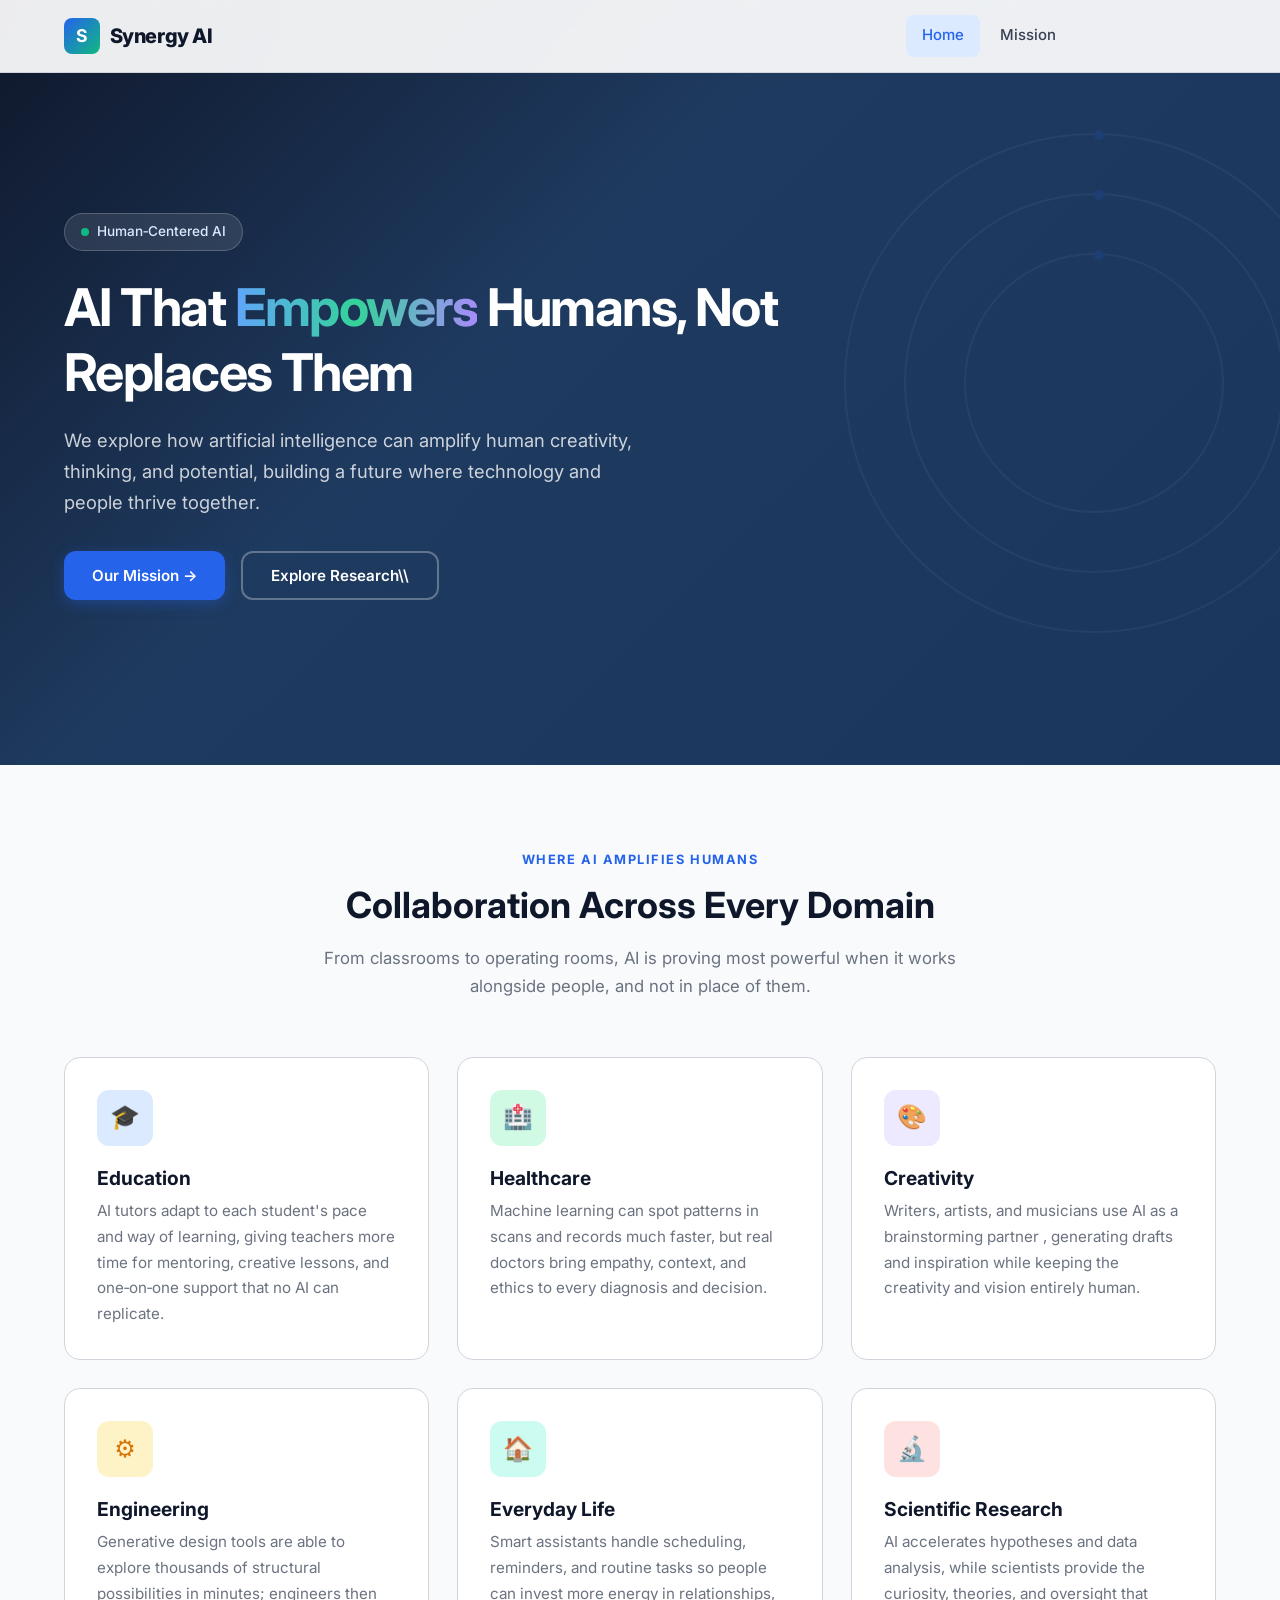
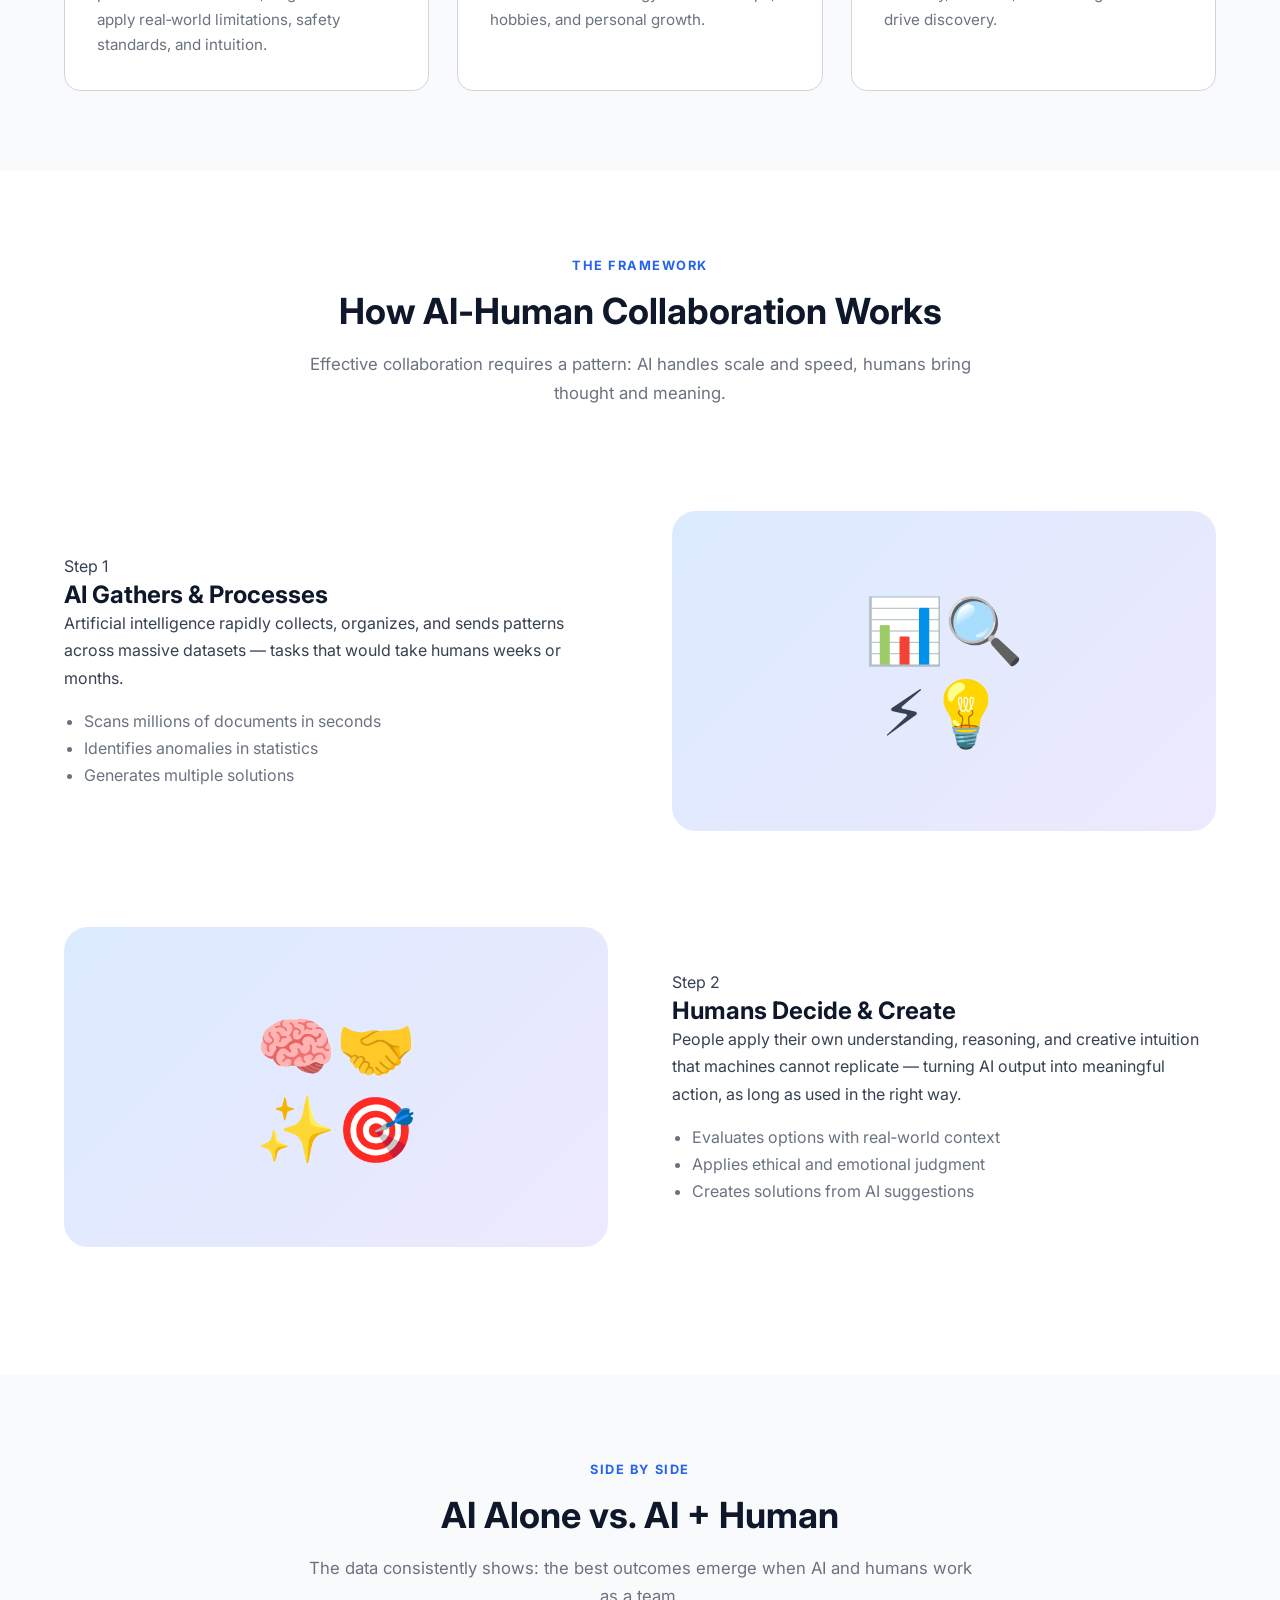
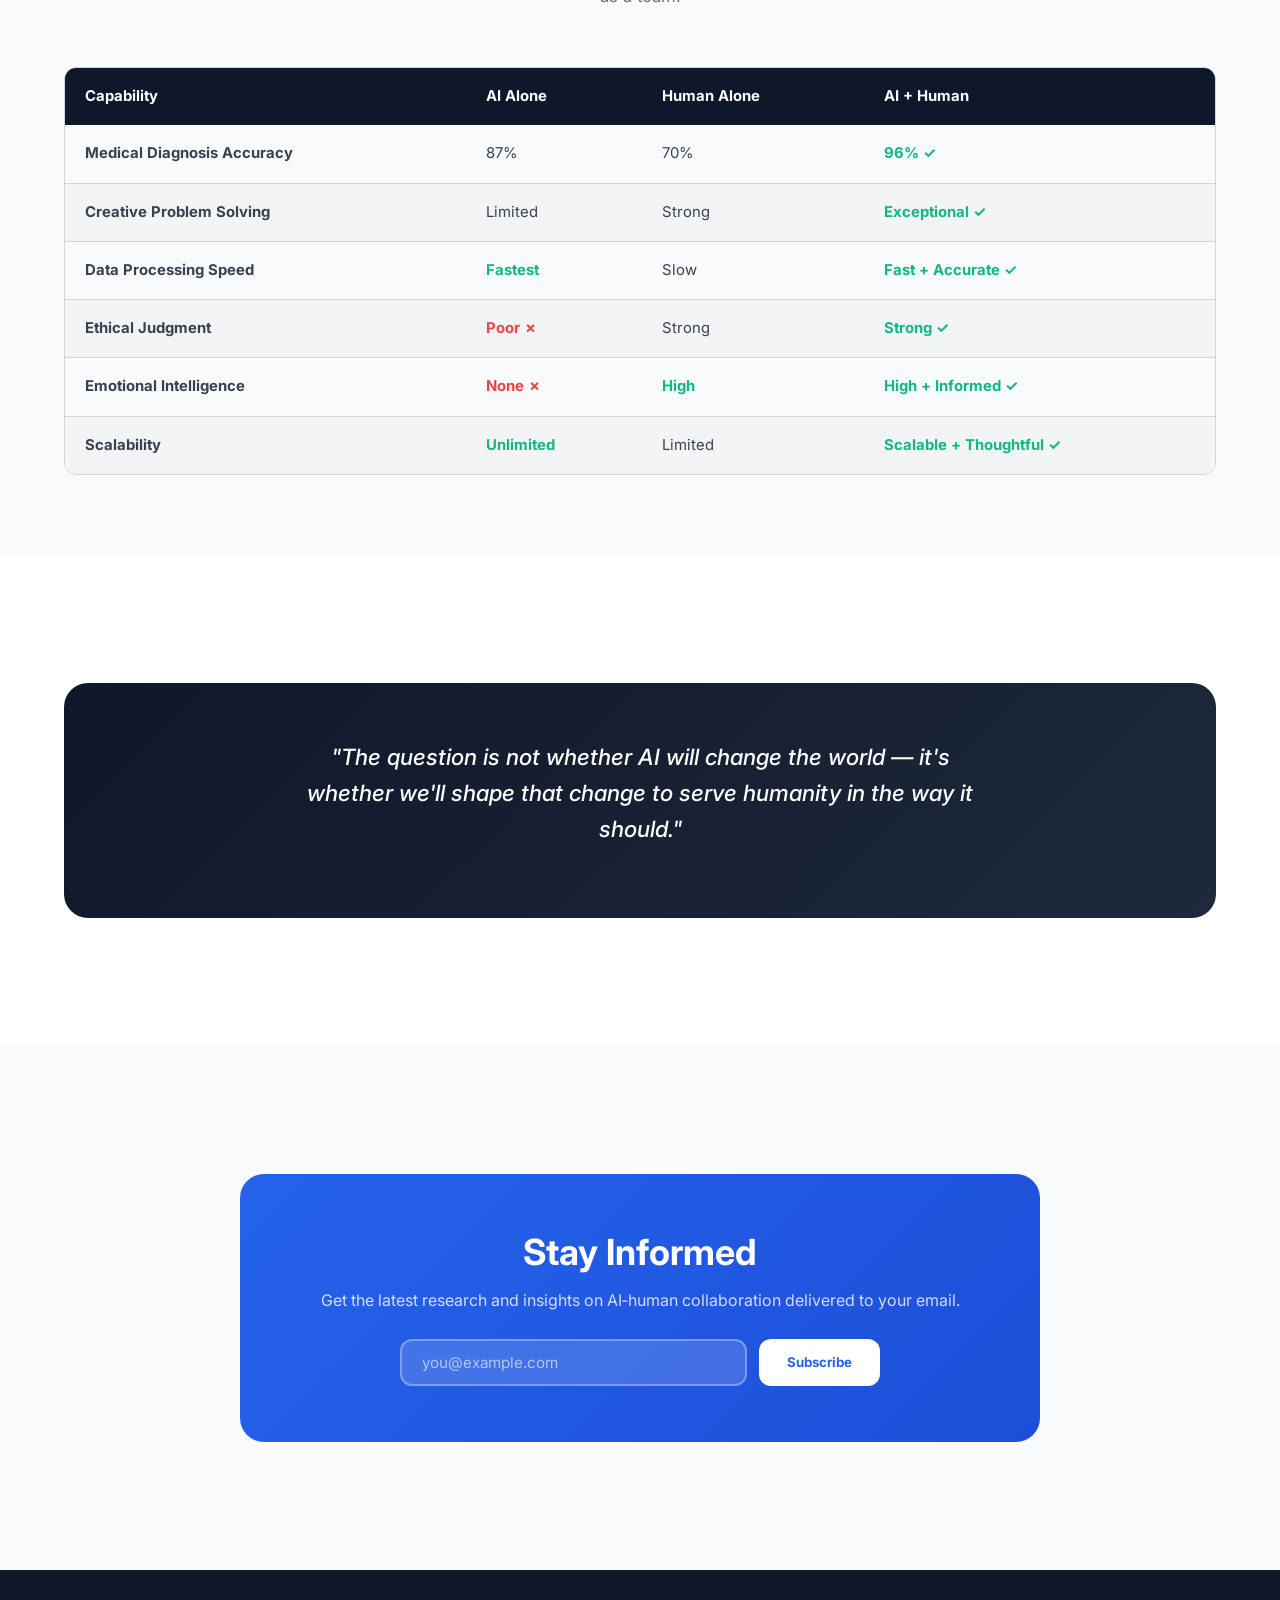
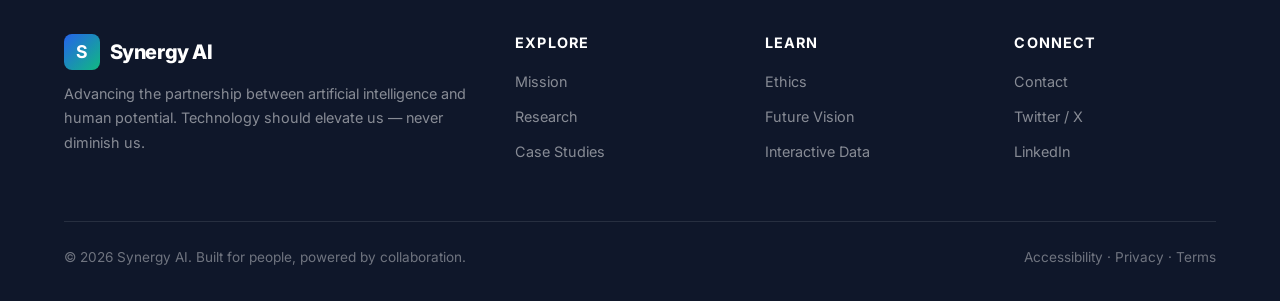
==== commit daf360f5: "Add files via upload" ====
--- a/index.html
+++ b/index.html
@@ -181,7 +181,7 @@
               <tr>
                 <td><strong>Medical Diagnosis Accuracy</strong></td>
                 <td>87%</td>
-                <td>83%</td>
+                <td>70%</td>
                 <td><span class="check">96% ✓</span></td>
               </tr>
               <tr>
@@ -225,7 +225,7 @@
       <div class="container">
         <div class="callout reveal">
           <blockquote>"The question is not whether AI will change the world — it's whether we'll shape that change to serve humanity in the way it should."</blockquote>
-          <cite>— Synergy AI</cite>
+          <cite> </cite>
         </div>
       </div>
     </section>
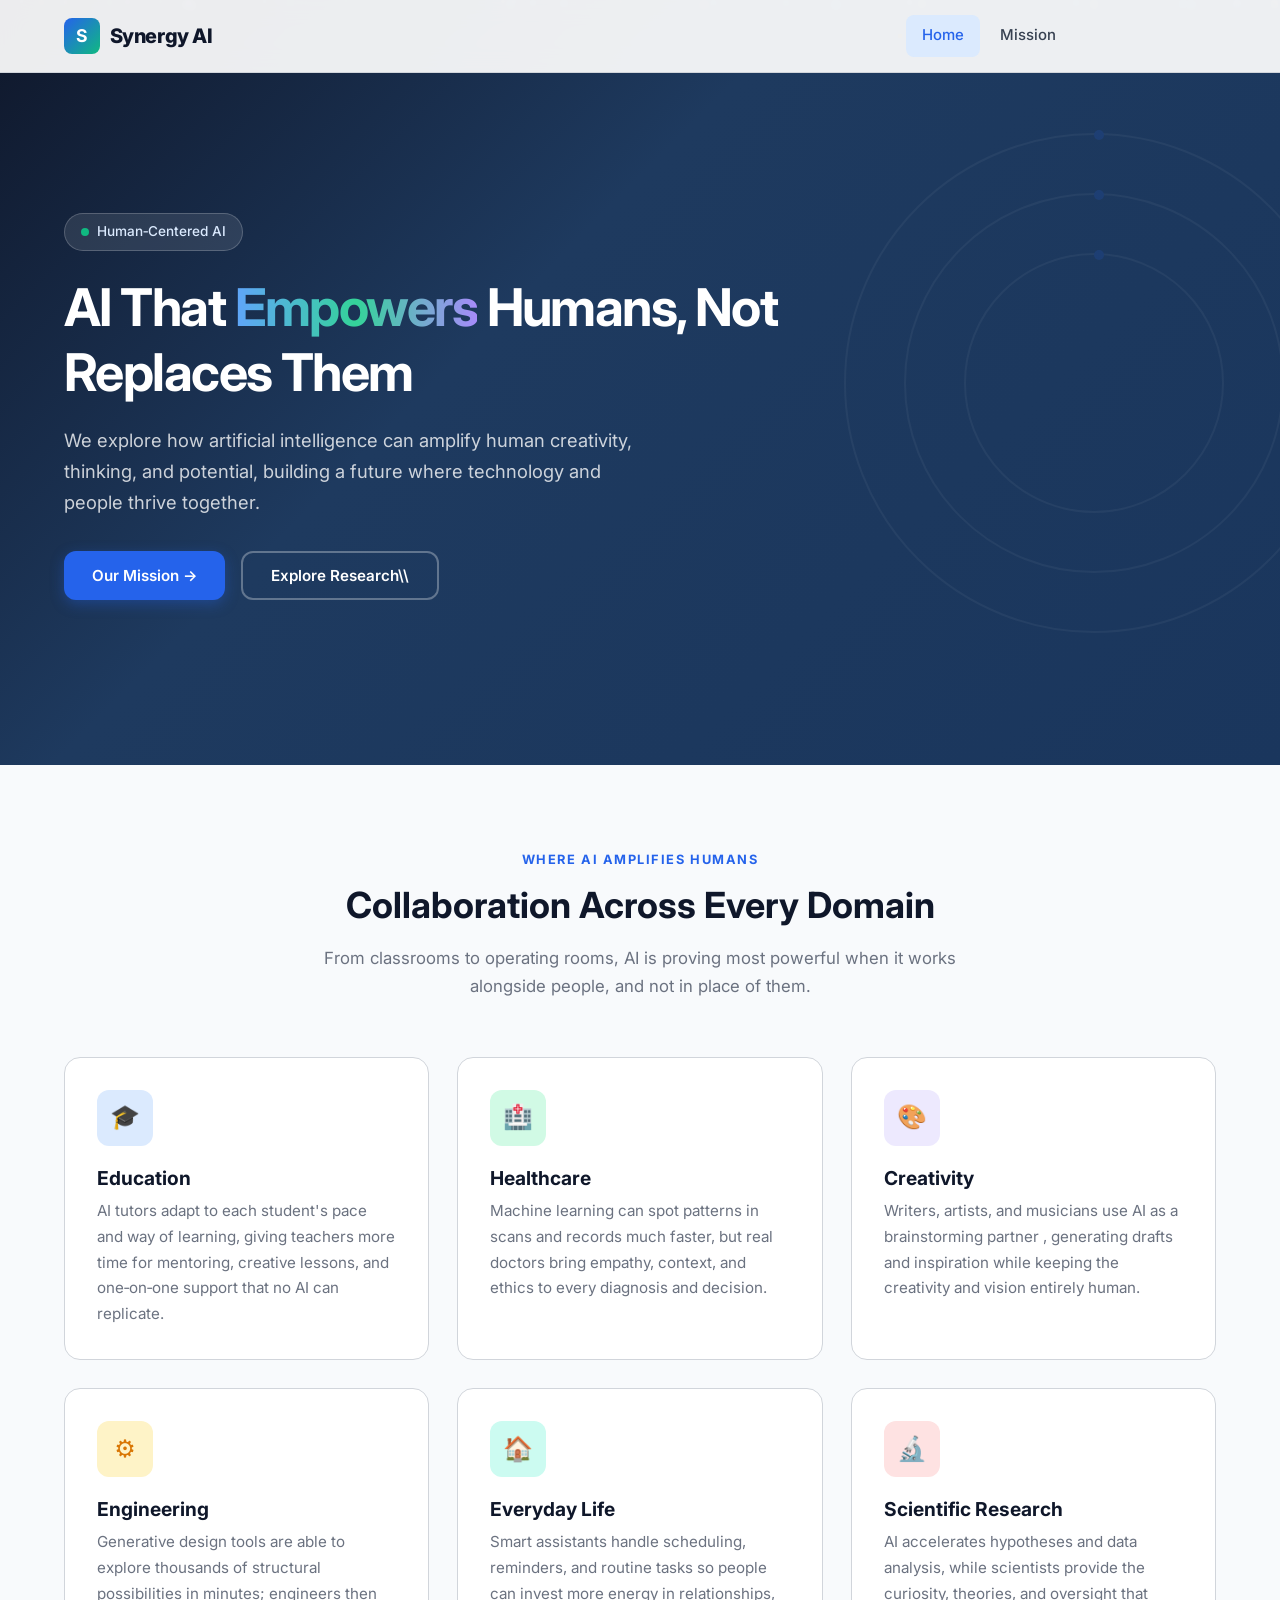
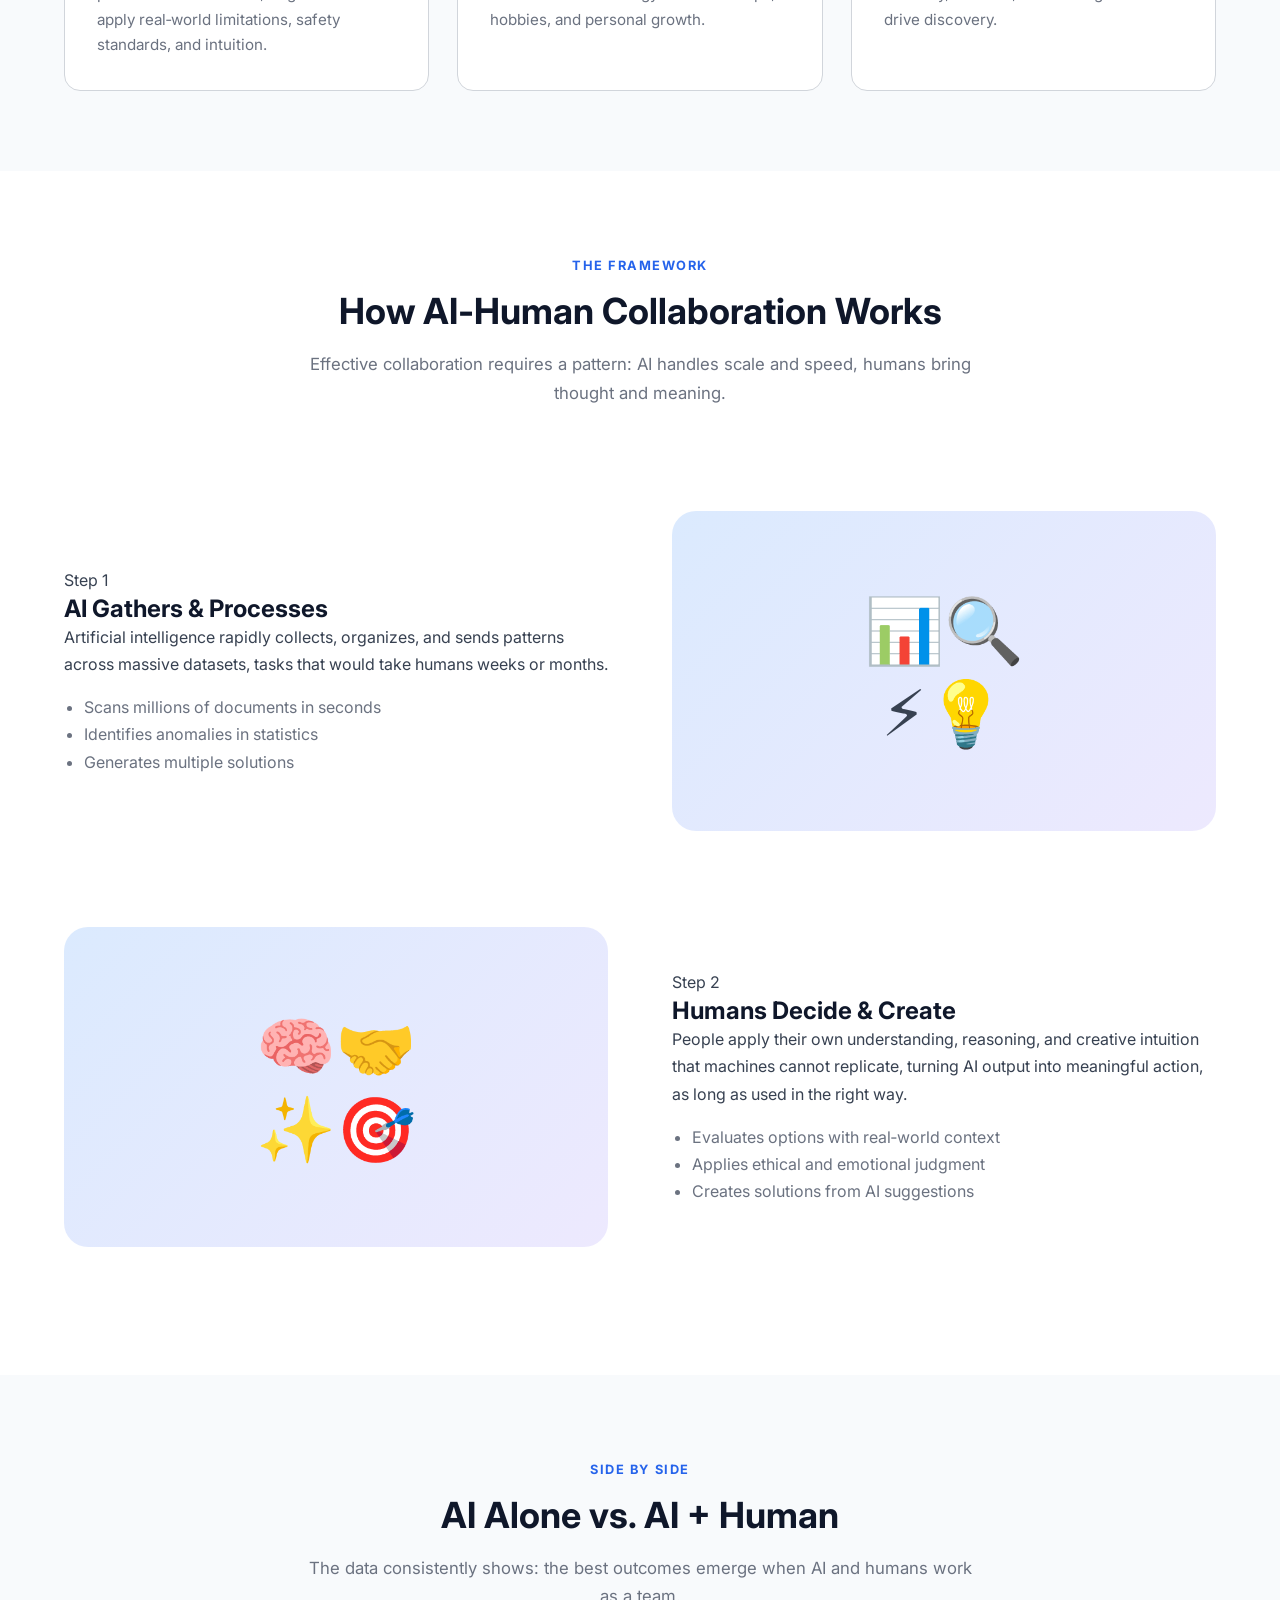
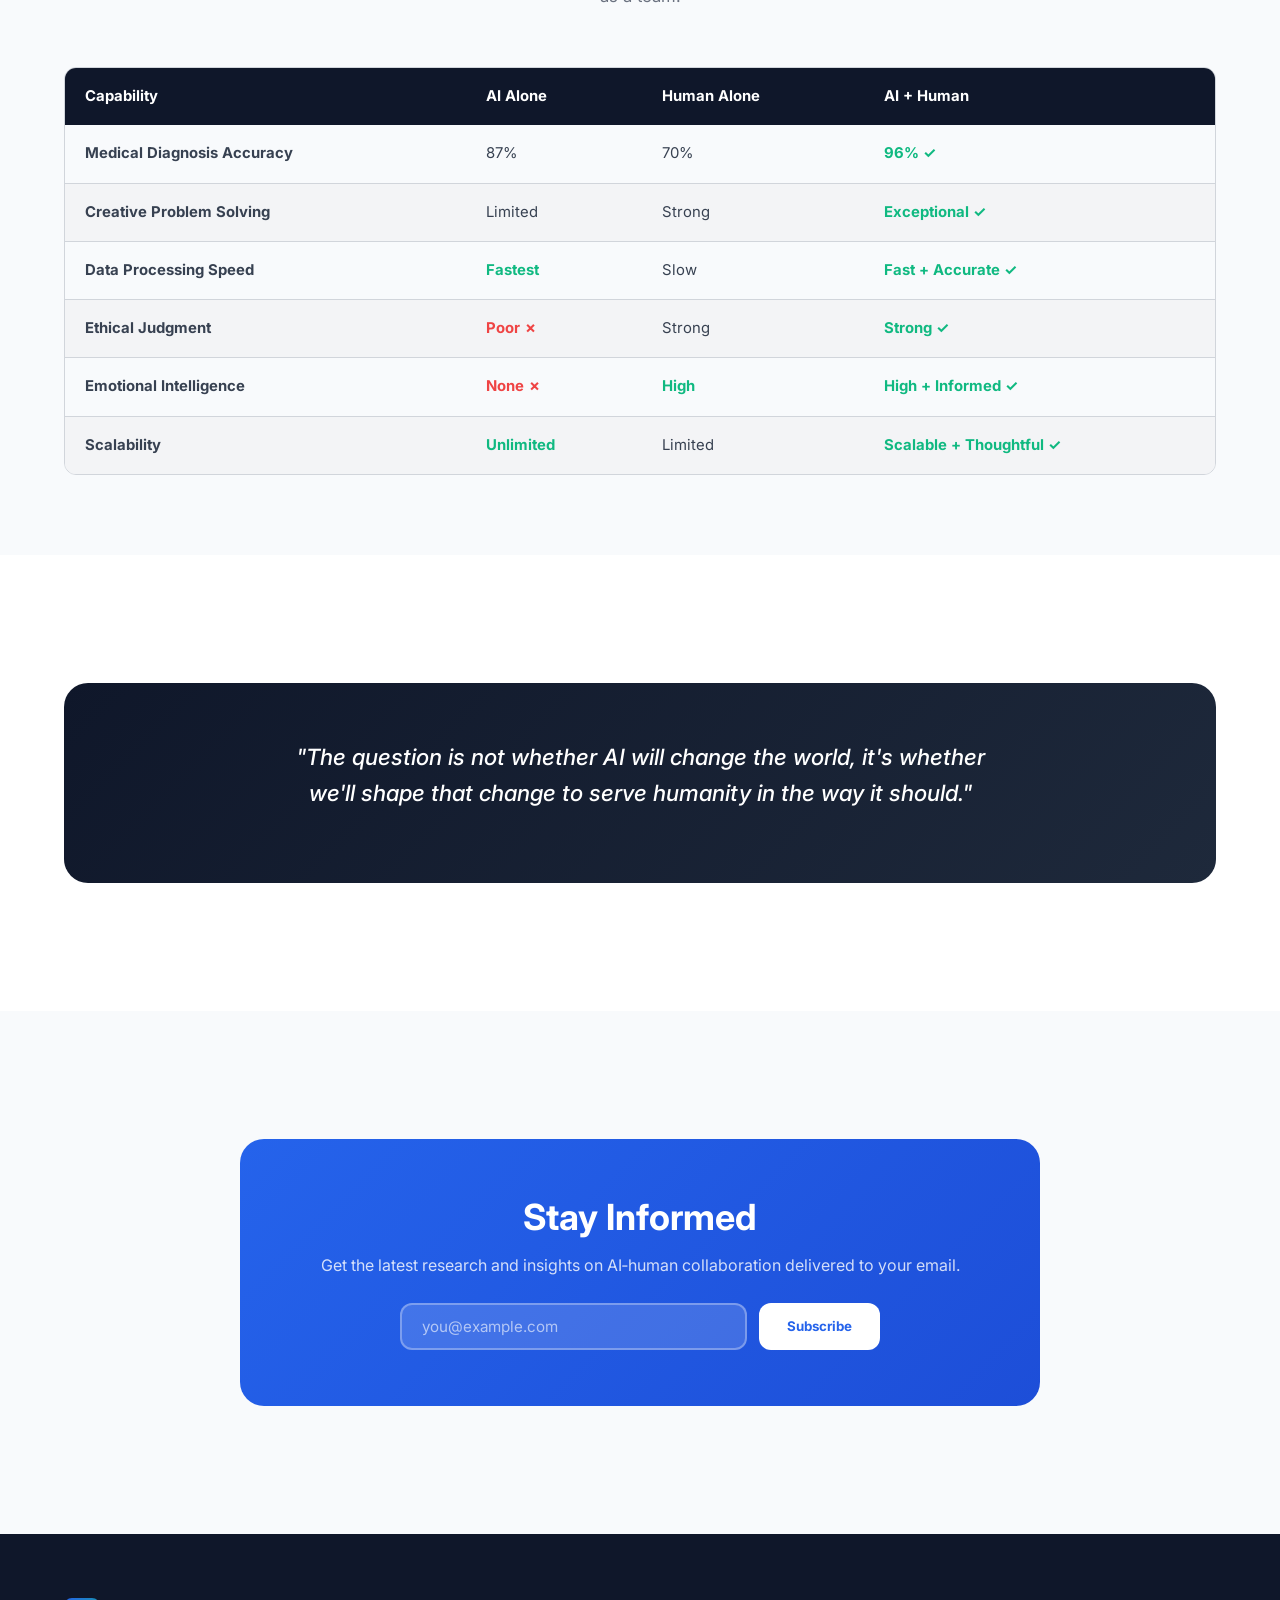
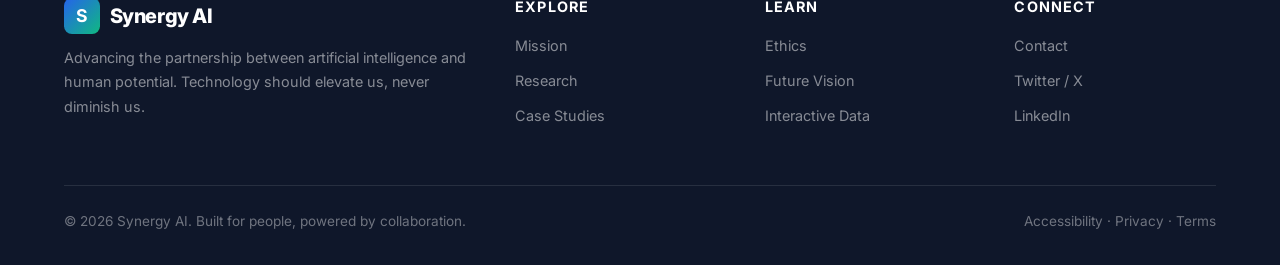
==== commit 29eff0f3: "Update index.html" ====
--- a/index.html
+++ b/index.html
@@ -4,7 +4,7 @@
   <meta charset="UTF-8">
   <meta name="viewport" content="width=device-width, initial-scale=1.0">
   <meta name="description" content="Exploring how artificial intelligence can augment human abilities — not replace them. Discover research, case studies, and ethical frameworks for AI‑human collaboration.">
-  <title>Synergy AI — AI‑Human Collaboration</title>
+  <title>Synergy AI</title>
   <link rel="preconnect" href="https://fonts.googleapis.com">
   <link rel="preconnect" href="https://fonts.gstatic.com" crossorigin>
   <link href="https://fonts.googleapis.com/css2?family=Inter:wght@400;500;600;700;800;900&display=swap" rel="stylesheet">
@@ -128,7 +128,7 @@
           <div>
             <span class="overline">Step 1</span>
             <h3>AI Gathers &amp; Processes</h3>
-            <p>Artificial intelligence rapidly collects, organizes, and sends patterns across massive datasets — tasks that would take humans weeks or months.</p>
+            <p>Artificial intelligence rapidly collects, organizes, and sends patterns across massive datasets, tasks that would take humans weeks or months.</p>
             <ul style="margin-top:1rem; padding-left:1.25rem; color:var(--clr-gray-500);">
               <li>Scans millions of documents in seconds</li>
               <li>Identifies anomalies in statistics</li>
@@ -144,7 +144,7 @@
           <div>
             <span class="overline">Step 2</span>
             <h3>Humans Decide &amp; Create</h3>
-            <p>People apply their own understanding, reasoning, and creative intuition that machines cannot replicate — turning AI output into meaningful action, as long as used in the right way.</p>
+            <p>People apply their own understanding, reasoning, and creative intuition that machines cannot replicate, turning AI output into meaningful action, as long as used in the right way.</p>
             <ul style="margin-top:1rem; padding-left:1.25rem; color:var(--clr-gray-500);">
               <li>Evaluates options with real‑world context</li>
               <li>Applies ethical and emotional judgment</li>
@@ -224,7 +224,7 @@
     <section class="section section-alt" aria-label="Featured quote">
       <div class="container">
         <div class="callout reveal">
-          <blockquote>"The question is not whether AI will change the world — it's whether we'll shape that change to serve humanity in the way it should."</blockquote>
+          <blockquote>"The question is not whether AI will change the world, it's whether we'll shape that change to serve humanity in the way it should."</blockquote>
           <cite> </cite>
         </div>
       </div>
@@ -256,7 +256,7 @@
             <span class="logo-icon" aria-hidden="true">S</span>
             <span>Synergy AI</span>
           </a>
-          <p>Advancing the partnership between artificial intelligence and human potential. Technology should elevate us — never diminish us.</p>
+          <p>Advancing the partnership between artificial intelligence and human potential. Technology should elevate us, never diminish us.</p>
         </div>
         <div class="footer-col">
           <h4>Explore</h4>
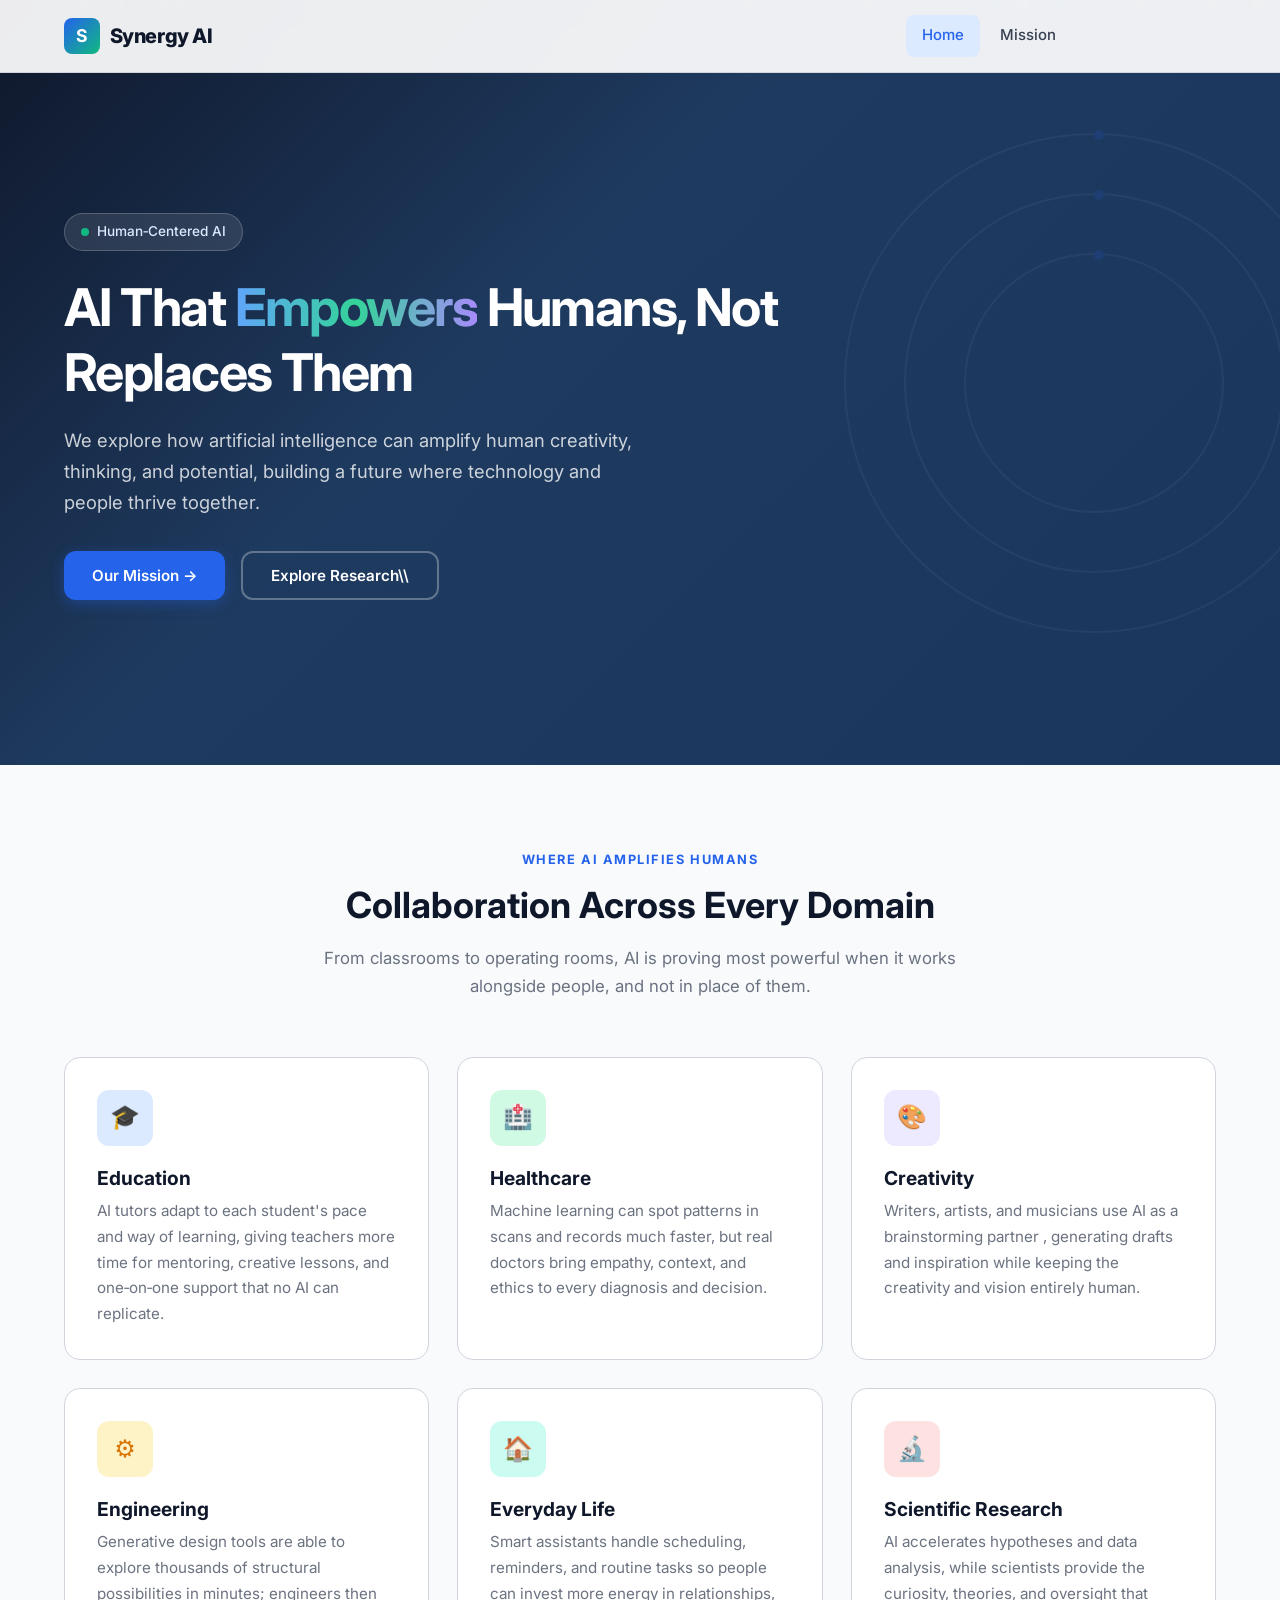
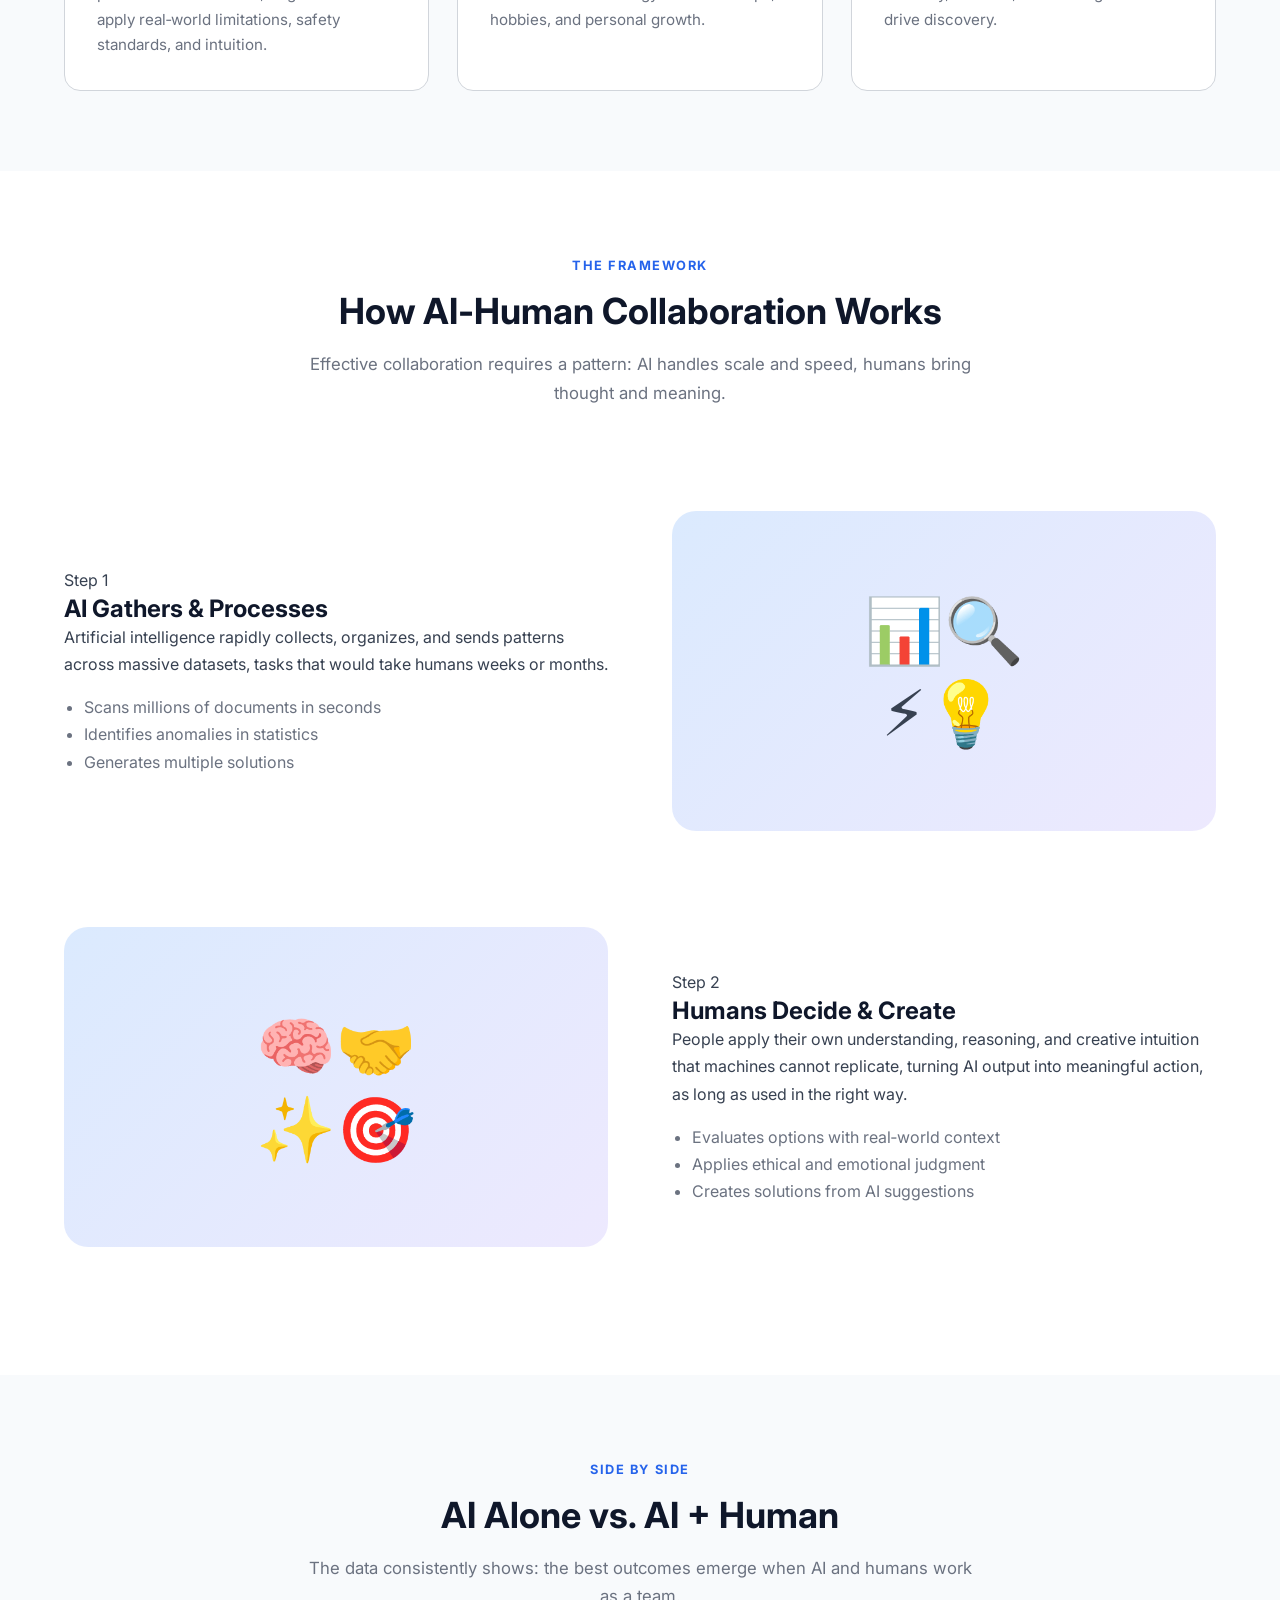
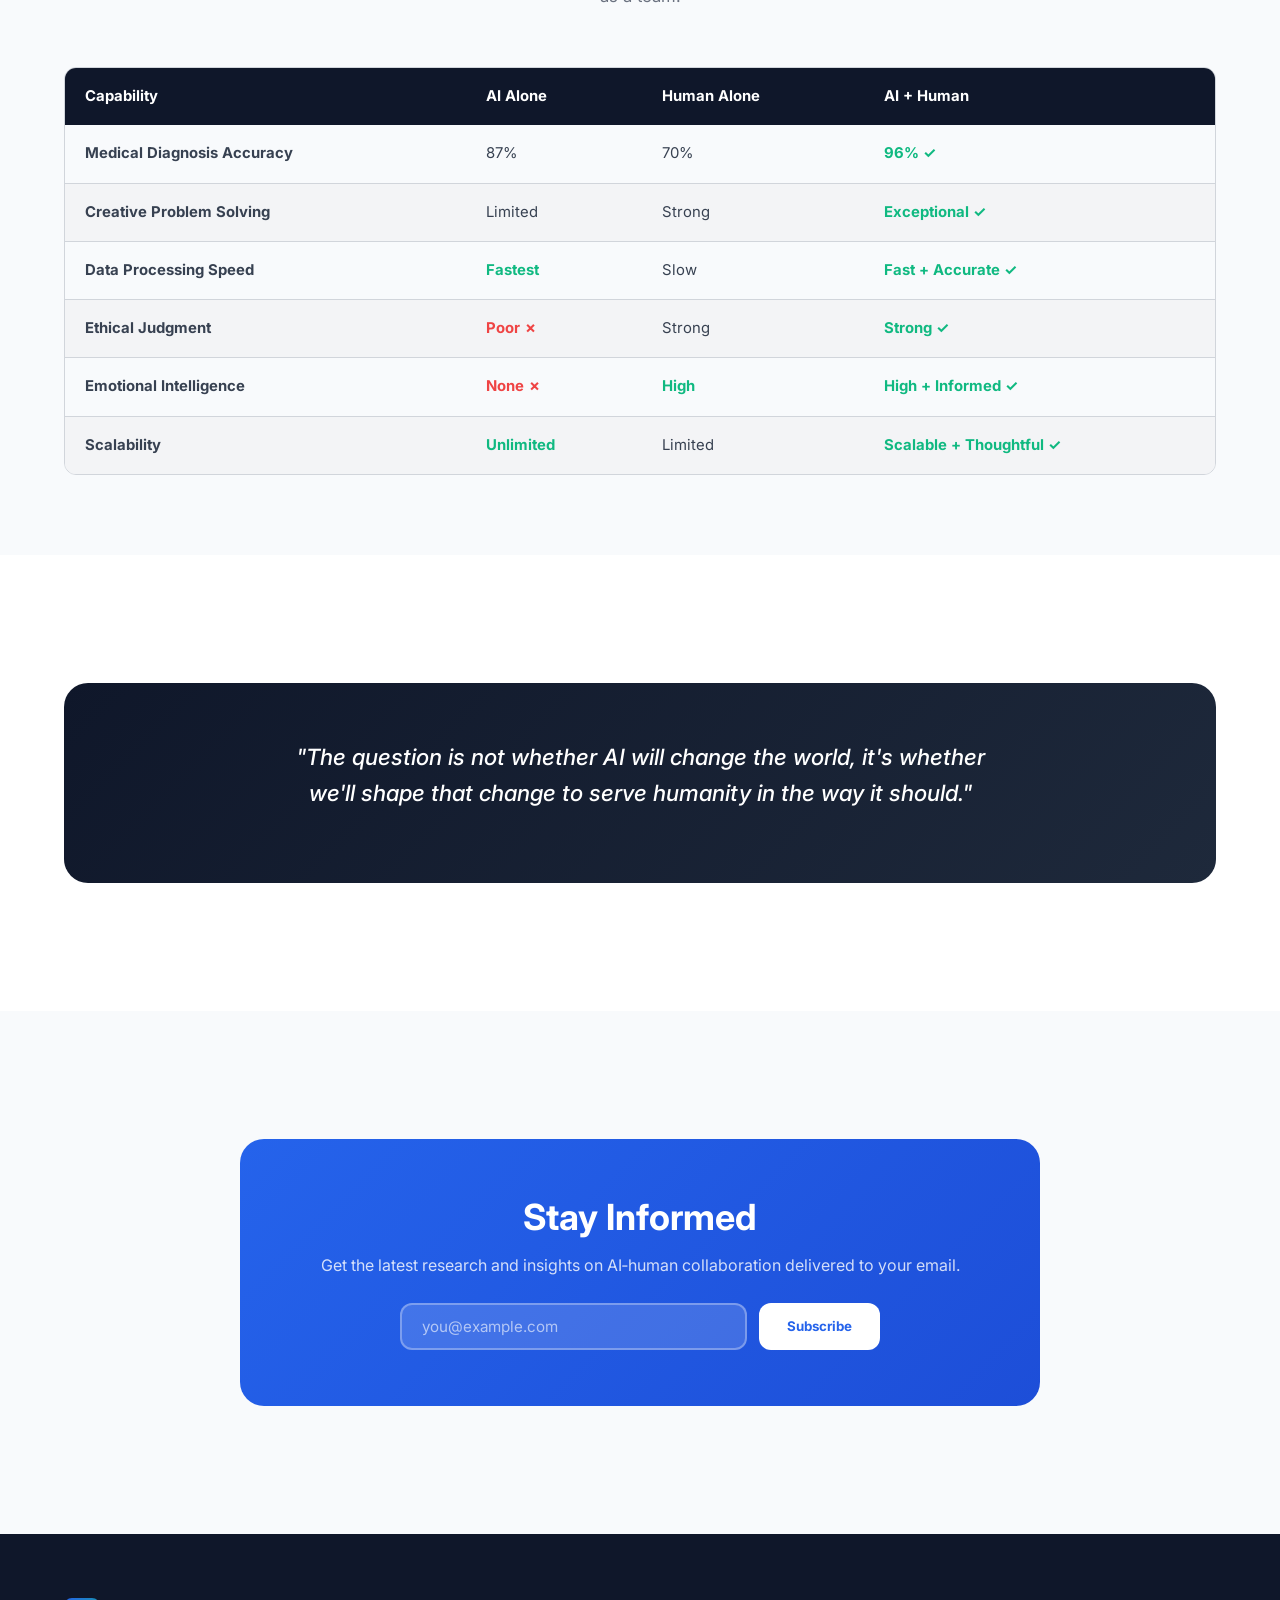
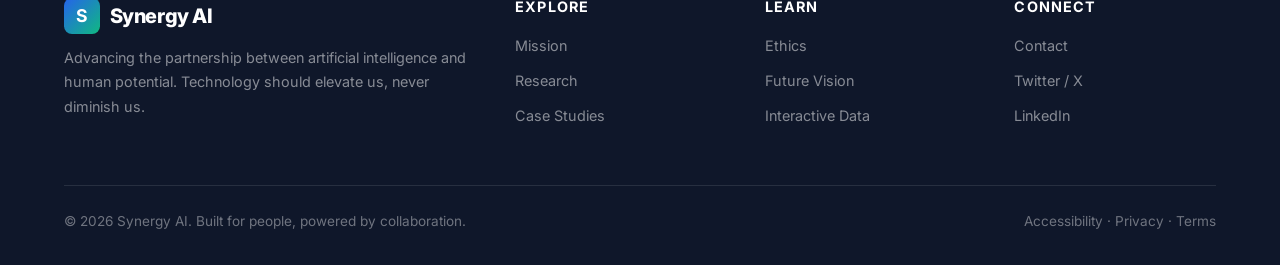
==== commit e6a9241e: "Update index.html" ====
--- a/index.html
+++ b/index.html
@@ -3,7 +3,7 @@
 <head>
   <meta charset="UTF-8">
   <meta name="viewport" content="width=device-width, initial-scale=1.0">
-  <meta name="description" content="Exploring how artificial intelligence can augment human abilities — not replace them. Discover research, case studies, and ethical frameworks for AI‑human collaboration.">
+  <meta name="description" content=">
   <title>Synergy AI</title>
   <link rel="preconnect" href="https://fonts.googleapis.com">
   <link rel="preconnect" href="https://fonts.gstatic.com" crossorigin>
